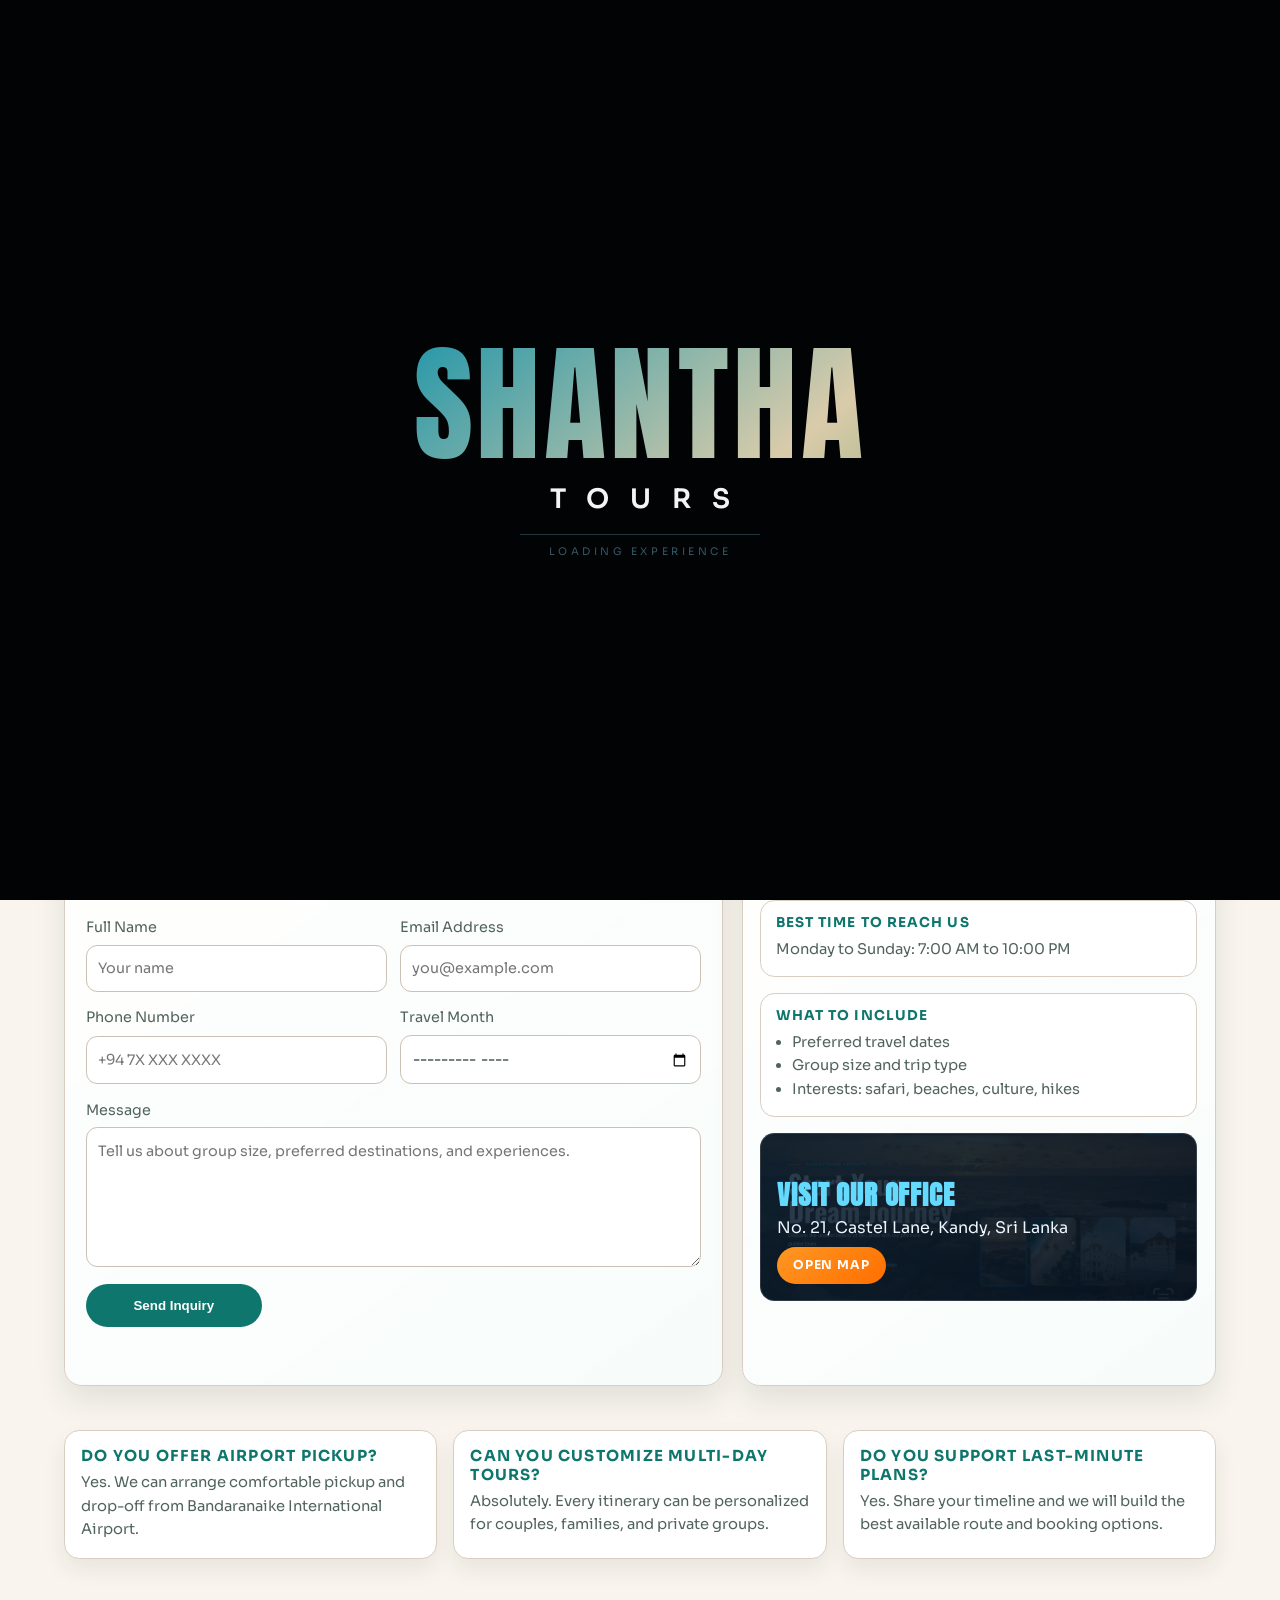
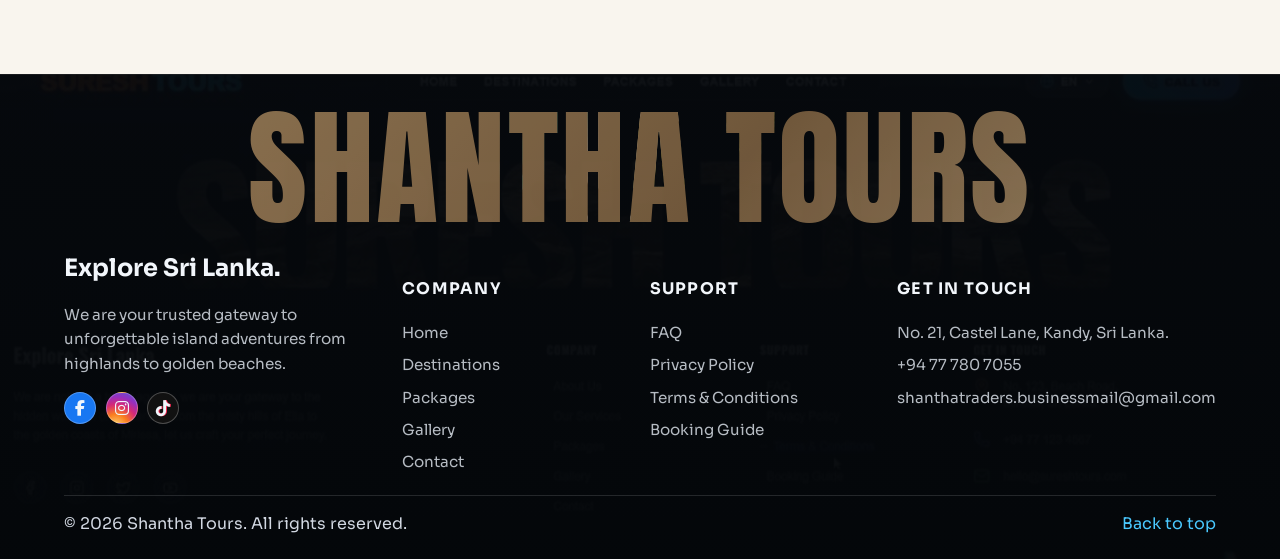
==== contact.html @ c860dbd3 "Refactor code structure for improved readability and maintainability" ====
<!DOCTYPE html>
<html lang="en">
<head>
  <meta charset="UTF-8" />
  <meta name="viewport" content="width=device-width, initial-scale=1.0" />
  <title>Contact Us | Shantha Tours</title>
  <meta name="description" content="Contact Shantha Tours for private tours, customized travel plans, bookings, and travel support across Sri Lanka." />
  <link rel="preconnect" href="https://fonts.googleapis.com" />
  <link rel="preconnect" href="https://fonts.gstatic.com" crossorigin />
  <link href="https://fonts.googleapis.com/css2?family=Anton&family=Sora:wght@300;400;500;600;700&family=Prata&display=swap" rel="stylesheet" />
  <link rel="stylesheet" href="https://cdnjs.cloudflare.com/ajax/libs/font-awesome/6.5.2/css/all.min.css" crossorigin="anonymous" referrerpolicy="no-referrer" />
  <link rel="stylesheet" href="style.css" />
  <style>
    .contact-hero {
      min-height: 68vh;
      position: relative;
      display: grid;
      align-items: end;
      padding: 8rem 5vw 3rem;
      color: #fff;
      background:
        linear-gradient(180deg, rgba(4, 10, 16, 0.16) 0%, rgba(4, 10, 16, 0.82) 100%),
        url("assets/MH4.jpg");
      background-size: cover;
      background-position: center;
      overflow: hidden;
    }

    .contact-hero::before {
      content: "";
      position: absolute;
      inset: 0;
      background:
        radial-gradient(circle at 13% 12%, rgba(255, 151, 35, 0.34), transparent 42%),
        radial-gradient(circle at 88% 18%, rgba(47, 206, 255, 0.3), transparent 45%);
    }

    .contact-hero > * {
      position: relative;
      z-index: 1;
    }

    .contact-kicker {
      color: #5ed3ff;
      text-transform: uppercase;
      letter-spacing: 0.24em;
      font-size: 0.72rem;
      font-weight: 700;
    }

    .contact-hero h1 {
      margin-top: 0.75rem;
      font-family: "Anton", sans-serif;
      text-transform: uppercase;
      line-height: 0.95;
      letter-spacing: 0.02em;
      font-size: clamp(2.8rem, 8vw, 6.2rem);
      max-width: 11ch;
      text-shadow: 0 14px 36px rgba(0, 0, 0, 0.42);
    }

    .contact-hero p {
      margin-top: 0.95rem;
      max-width: 52ch;
      color: rgba(235, 242, 249, 0.92);
    }

    .contact-highlights {
      margin-top: -2.2rem;
      position: relative;
      z-index: 2;
      display: grid;
      grid-template-columns: repeat(3, minmax(0, 1fr));
      gap: 1rem;
      padding: 0 5vw;
    }

    .contact-highlight {
      background: rgba(9, 18, 28, 0.86);
      border: 1px solid rgba(255, 255, 255, 0.12);
      border-radius: 1rem;
      padding: 1rem 1.1rem;
      color: #f0f6fc;
      backdrop-filter: blur(6px);
    }

    .contact-highlight h2 {
      font-family: "Sora", sans-serif;
      font-size: 0.82rem;
      text-transform: uppercase;
      letter-spacing: 0.12em;
      margin-bottom: 0.4rem;
      color: #86dbff;
    }

    .contact-highlight p,
    .contact-highlight a {
      color: rgba(228, 237, 246, 0.95);
      font-size: 0.95rem;
    }

    .contact-wrap {
      padding: 3.4rem 5vw 0;
      display: grid;
      grid-template-columns: 1.25fr 0.9fr;
      gap: 1.2rem;
    }

    .contact-panel,
    .contact-side {
      border-radius: 1.1rem;
      border: 1px solid var(--line);
      background: linear-gradient(145deg, rgba(255, 255, 255, 0.94), rgba(247, 252, 250, 0.96));
      box-shadow: var(--shadow);
    }

    .contact-panel {
      padding: 1.3rem;
    }

    .contact-title {
      display: grid;
      gap: 0.45rem;
      margin-bottom: 1rem;
    }

    .contact-title p {
      color: var(--muted);
      max-width: 52ch;
    }

    .contact-form {
      display: grid;
      gap: 0.9rem;
    }

    .contact-form-grid {
      display: grid;
      grid-template-columns: 1fr 1fr;
      gap: 0.8rem;
    }

    .contact-form label {
      display: grid;
      gap: 0.35rem;
      font-size: 0.9rem;
      color: var(--muted);
    }

    .contact-form button {
      width: fit-content;
      min-width: 11rem;
      margin-top: 0.2rem;
    }

    .contact-side {
      padding: 1.1rem;
      display: grid;
      gap: 1rem;
      align-content: start;
    }

    .mini-card {
      border: 1px solid var(--line);
      border-radius: 0.9rem;
      background: #fff;
      padding: 0.9rem;
    }

    .mini-card h3 {
      font-family: "Sora", sans-serif;
      text-transform: uppercase;
      letter-spacing: 0.08em;
      font-size: 0.85rem;
      margin-bottom: 0.4rem;
      color: #0f766e;
    }

    .mini-card p,
    .mini-card li {
      color: var(--muted);
      font-size: 0.92rem;
    }

    .mini-card ul {
      margin: 0.2rem 0 0;
      padding-left: 1rem;
    }

    .map-callout {
      min-height: 10.5rem;
      border-radius: 0.9rem;
      border: 1px solid rgba(255, 255, 255, 0.14);
      background:
        linear-gradient(135deg, rgba(12, 31, 48, 0.86), rgba(8, 20, 34, 0.92)),
        url("main header.jpeg");
      background-size: cover;
      background-position: center;
      color: #eef5fc;
      padding: 1rem;
      display: grid;
      align-content: end;
      gap: 0.4rem;
    }

    .map-callout h3 {
      font-family: "Anton", sans-serif;
      text-transform: uppercase;
      letter-spacing: 0.03em;
      font-size: 1.7rem;
      line-height: 1;
      color: #65daff;
    }

    .map-callout a {
      display: inline-flex;
      width: fit-content;
      align-items: center;
      justify-content: center;
      padding: 0.55rem 0.95rem;
      border-radius: 999px;
      background: linear-gradient(140deg, #ff9723, #ff6f00);
      color: #fff;
      font-size: 0.76rem;
      font-weight: 700;
      text-transform: uppercase;
      letter-spacing: 0.08em;
    }

    .faq-strip {
      padding: 2.8rem 5vw 0;
      display: grid;
      grid-template-columns: repeat(3, minmax(0, 1fr));
      gap: 1rem;
    }

    .faq-item {
      border-radius: 0.95rem;
      border: 1px solid var(--line);
      background: #fff;
      padding: 1rem;
      box-shadow: 0 10px 22px rgba(23, 35, 31, 0.08);
    }

    .faq-item h3 {
      font-family: "Sora", sans-serif;
      font-size: 0.95rem;
      text-transform: uppercase;
      letter-spacing: 0.08em;
      color: #0f766e;
      margin-bottom: 0.35rem;
    }

    .faq-item p {
      color: var(--muted);
      font-size: 0.92rem;
    }

    @media (max-width: 1024px) {
      .contact-highlights {
        grid-template-columns: 1fr;
      }

      .contact-wrap {
        grid-template-columns: 1fr;
      }

      .faq-strip {
        grid-template-columns: 1fr;
      }
    }

    @media (max-width: 760px) {
      .contact-hero {
        min-height: 62vh;
        padding-top: 7rem;
      }

      .contact-form-grid {
        grid-template-columns: 1fr;
      }

      .contact-panel,
      .contact-side,
      .faq-item {
        border-radius: 0.9rem;
      }
    }
  </style>
</head>
<body class="is-loading">
  <div class="loading-screen" id="loading-screen" role="status" aria-live="polite" aria-label="Loading Shantha Tours">
    <div class="loader-brand" aria-hidden="true">
      <p class="loader-main">SHANTHA</p>
      <p class="loader-sub">TOURS</p>
      <span class="loader-line"></span>
      <p class="loader-meta">LOADING EXPERIENCE</p>
    </div>
  </div>

  <div class="page-bg" aria-hidden="true"></div>

  <header class="site-header" id="top">
    <a class="brand" href="index.html">
      <span class="brand-text">
        <span class="brand-hot">SHANTHA</span>
        <span class="brand-cool">TOURS</span>
      </span>
    </a>

    <button class="menu-toggle" aria-label="Open navigation" aria-expanded="false" aria-controls="main-nav">
      <span></span>
      <span></span>
      <span></span>
    </button>

    <nav class="main-nav" id="main-nav" aria-label="Main navigation">
      <a href="index.html#home">Home</a>
      <a href="destinations.html">Destinations</a>
      <a href="packages.html">Packages</a>
      <a href="index.html#gallery">Gallery</a>
      <a href="contact.html">Contact</a>
    </nav>

    <div class="header-tools">
      <button class="lang-pill" type="button">EN</button>
      <a href="https://wa.me/94777807055" target="_blank" rel="noopener" class="call-pill">CALL US</a>
    </div>
  </header>

  <main>
    <section class="contact-hero section-reveal" aria-label="Contact hero">
      <div>
        <p class="contact-kicker">Plan Your Sri Lanka Escape</p>
        <h1>Contact Us And Start Your Journey</h1>
        <p>Tell us your travel style, dates, and must-see places. We will craft a custom plan with local insight, transparent pricing, and full support.</p>
      </div>
    </section>

    <section class="contact-highlights section-reveal" aria-label="Quick contact details">
      <article class="contact-highlight">
        <h2>Call</h2>
        <p><a href="tel:+94777807055">+94 77 780 7055</a></p>
      </article>
      <article class="contact-highlight">
        <h2>Email</h2>
        <p><a href="mailto:shanthatraders.businessmail@gmail.com">shanthatraders.businessmail@gmail.com</a></p>
      </article>
      <article class="contact-highlight">
        <h2>Office</h2>
        <p>No. 21, Castel Lane, Kandy, Sri Lanka</p>
      </article>
    </section>

    <section class="contact-wrap section-reveal" aria-label="Contact form and support details">
      <article class="contact-panel">
        <div class="contact-title">
          <p class="eyebrow">Custom Tour Inquiry</p>
          <h2>Send Your Travel Request</h2>
          <p>Share your preferences and we will get back to you with a tailored itinerary, suggested stays, and activity options.</p>
        </div>

        <form class="contact-form" data-success-message="Thanks! Your message has been received. Our team will contact you shortly.">
          <div class="contact-form-grid">
            <label>
              Full Name
              <input type="text" name="name" required placeholder="Your name" />
            </label>
            <label>
              Email Address
              <input type="email" name="email" required placeholder="you@example.com" />
            </label>
          </div>

          <div class="contact-form-grid">
            <label>
              Phone Number
              <input type="tel" name="phone" required placeholder="+94 7X XXX XXXX" />
            </label>
            <label>
              Travel Month
              <input type="month" name="month" required />
            </label>
          </div>

          <label>
            Message
            <textarea name="message" rows="5" required placeholder="Tell us about group size, preferred destinations, and experiences."></textarea>
          </label>

          <button class="btn" type="submit">Send Inquiry</button>
          <p class="form-note" role="status" aria-live="polite"></p>
        </form>
      </article>

      <aside class="contact-side" aria-label="Support details">
        <article class="mini-card">
          <h3>Response Time</h3>
          <p>Typically within 2 hours during Sri Lanka business hours. Urgent requests are prioritized.</p>
        </article>

        <article class="mini-card">
          <h3>Best Time To Reach Us</h3>
          <p>Monday to Sunday: 7:00 AM to 10:00 PM</p>
        </article>

        <article class="mini-card">
          <h3>What To Include</h3>
          <ul>
            <li>Preferred travel dates</li>
            <li>Group size and trip type</li>
            <li>Interests: safari, beaches, culture, hikes</li>
          </ul>
        </article>

        <article class="map-callout">
          <h3>Visit Our Office</h3>
          <p>No. 21, Castel Lane, Kandy, Sri Lanka</p>
          <a href="https://maps.google.com" target="_blank" rel="noopener">Open Map</a>
        </article>
      </aside>
    </section>

    <section class="faq-strip section-reveal" aria-label="Common contact questions">
      <article class="faq-item">
        <h3>Do You Offer Airport Pickup?</h3>
        <p>Yes. We can arrange comfortable pickup and drop-off from Bandaranaike International Airport.</p>
      </article>

      <article class="faq-item">
        <h3>Can You Customize Multi-Day Tours?</h3>
        <p>Absolutely. Every itinerary can be personalized for couples, families, and private groups.</p>
      </article>

      <article class="faq-item">
        <h3>Do You Support Last-Minute Plans?</h3>
        <p>Yes. Share your timeline and we will build the best available route and booking options.</p>
      </article>
    </section>
  </main>

  <footer class="site-footer" id="contact">
    <p class="footer-wordmark">SHANTHA TOURS</p>

    <div class="footer-grid">
      <section>
        <h3>Explore Sri Lanka.</h3>
        <p>We are your trusted gateway to unforgettable island adventures from highlands to golden beaches.</p>
        <div class="footer-socials" aria-label="Social links">
          <a href="#" class="social-link social-facebook" aria-label="Facebook"><i class="fa-brands fa-facebook-f" aria-hidden="true"></i></a>
          <a href="#" class="social-link social-instagram" aria-label="Instagram"><i class="fa-brands fa-instagram" aria-hidden="true"></i></a>
          <a href="#" class="social-link social-tiktok" aria-label="TikTok"><i class="fa-brands fa-tiktok" aria-hidden="true"></i></a>
        </div>
      </section>

      <section>
        <h4>Company</h4>
        <a href="index.html#home">Home</a>
        <a href="destinations.html">Destinations</a>
        <a href="packages.html">Packages</a>
        <a href="index.html#gallery">Gallery</a>
        <a href="contact.html">Contact</a>
      </section>

      <section>
        <h4>Support</h4>
        <a href="#">FAQ</a>
        <a href="#">Privacy Policy</a>
        <a href="#">Terms & Conditions</a>
        <a href="#">Booking Guide</a>
      </section>

      <section>
        <h4>Get In Touch</h4>
        <p>No. 21, Castel Lane, Kandy, Sri Lanka.</p>
        <p>+94 77 780 7055</p>
        <p>shanthatraders.businessmail@gmail.com</p>
      </section>
    </div>

    <div class="footer-bottom">
      <p>© <span id="year"></span> Shantha Tours. All rights reserved.</p>
      <a href="#top">Back to top</a>
    </div>
  </footer>

  <script src="script.js"></script>
</body>
</html>
---- style.css ----
:root {
  --bg: #f9f5ee;
  --ink: #1f2f2a;
  --muted: #51635e;
  --primary: #0f766e;
  --accent: #e27d4a;
  --card: #ffffff;
  --line: #d8cdc0;
  --shadow: 0 14px 30px rgba(23, 35, 31, 0.1);
}

* {
  box-sizing: border-box;
}

html {
  scroll-behavior: smooth;
}

body {
  margin: 0;
  font-family: "Sora", sans-serif;
  color: var(--ink);
  background: var(--bg);
  line-height: 1.6;
}

body.is-loading {
  overflow: hidden;
}

.loading-screen {
  position: fixed;
  inset: 0;
  z-index: 9999;
  display: grid;
  place-items: center;
  background: #020304;
  transition: opacity 0.5s ease, visibility 0.5s ease;
}

.loader-brand {
  display: grid;
  justify-items: center;
  gap: 0.5rem;
  text-align: center;
}

.loader-main {
  margin: 0;
  font-family: "Anton", sans-serif;
  text-transform: uppercase;
  line-height: 1;
  font-size: clamp(2.5rem, 10vw, 8rem);
  letter-spacing: 0.03em;
  background-image:
    linear-gradient(140deg, rgba(13, 164, 192, 0.88), rgba(253, 237, 198, 0.86) 48%, rgba(56, 140, 74, 0.9));
  background-size: 200% 200%;
  background-position: 0% 50%;
  background-repeat: no-repeat;
  -webkit-background-clip: text;
  background-clip: text;
  -webkit-text-fill-color: transparent;
  animation: loaderRise 0.9s ease-out both, loaderTextureShift 4s linear infinite;
}

.loader-sub {
  margin: 0;
  margin-top: 0.15rem;
  font-family: "Sora", sans-serif;
  font-size: clamp(0.85rem, 2.1vw, 2rem);
  font-weight: 600;
  letter-spacing: 0.78em;
  margin-right: -0.78em;
  color: #f2f4f6;
  opacity: 0.94;
  animation: loaderRise 1.1s ease-out both;
}

.loader-line {
  width: min(15rem, 56vw);
  height: 1px;
  margin-top: 0.3rem;
  background: rgba(108, 153, 165, 0.35);
  position: relative;
  overflow: hidden;
}

.loader-line::after {
  content: "";
  position: absolute;
  inset: 0;
  transform: translateX(-100%);
  background: linear-gradient(90deg, transparent, #8cc8d8, transparent);
  animation: loaderSweep 1.4s ease-in-out infinite;
}

.loader-meta {
  margin: 0;
  margin-top: 0.05rem;
  font-size: clamp(0.48rem, 0.9vw, 0.65rem);
  letter-spacing: 0.34em;
  color: #477484;
  opacity: 0.75;
}

.loading-screen.is-hidden {
  opacity: 0;
  visibility: hidden;
  pointer-events: none;
}

@keyframes loaderRise {
  from {
    transform: translateY(10px);
    opacity: 0;
  }

  to {
    transform: translateY(0);
    opacity: 1;
  }
}

@keyframes loaderSweep {
  0% {
    transform: translateX(-100%);
  }

  100% {
    transform: translateX(100%);
  }
}

@keyframes loaderTextureShift {
  0% {
    background-position: 0% 50%, center;
  }

  100% {
    background-position: 100% 50%, center;
  }
}

.page-bg {
  position: fixed;
  inset: 0;
  z-index: -2;
  background:
    radial-gradient(circle at 15% 10%, rgba(226, 125, 74, 0.14), transparent 40%),
    radial-gradient(circle at 85% 20%, rgba(15, 118, 110, 0.15), transparent 42%),
    linear-gradient(160deg, #f7f0e5 0%, #f2f8f5 45%, #f7f2eb 100%);
}

h1,
h2,
h3 {
  margin: 0;
  font-family: "Prata", serif;
  line-height: 1.2;
}

p {
  margin: 0;
}

a {
  color: inherit;
  text-decoration: none;
}

.site-header {
  position: absolute;
  top: 0.9rem;
  left: 0;
  right: 0;
  z-index: 20;
  display: flex;
  align-items: center;
  justify-content: space-between;
  gap: 1rem;
  padding: 0 3vw;
  animation: navLiftIn 0.8s cubic-bezier(0.2, 0.8, 0.2, 1) both;
}

.brand {
  display: inline-flex;
  align-items: center;
  gap: 0.55rem;
}

.brand-text {
  font-family: "Anton", sans-serif;
  font-size: clamp(1.2rem, 2.1vw, 2rem);
  letter-spacing: 0.02em;
  line-height: 1;
}

.brand-hot {
  color: #ff8a1f;
}

.brand-cool {
  color: #27b4ff;
  margin-left: 0.2rem;
}

.main-nav {
  position: relative;
  display: flex;
  align-items: center;
  gap: 2rem;
  font-size: 0.9rem;
  background: rgba(14, 19, 24, 0.82);
  border: 1px solid rgba(255, 255, 255, 0.1);
  border-radius: 999px;
  padding: 0.68rem 1.8rem;
  backdrop-filter: blur(8px);
  box-shadow: 0 14px 34px rgba(0, 0, 0, 0.3);
  transform: translateY(0);
  transition: transform 0.35s ease, box-shadow 0.35s ease, border-color 0.35s ease;
  overflow: hidden;
}

.main-nav::before {
  content: "";
  position: absolute;
  inset: -45% auto auto -20%;
  width: 42%;
  height: 180%;
  background: linear-gradient(130deg, rgba(47, 206, 255, 0.3), rgba(47, 206, 255, 0));
  transform: rotate(8deg);
  pointer-events: none;
  opacity: 0.7;
}

.main-nav:hover {
  transform: translateY(-5px);
  box-shadow: 0 20px 44px rgba(0, 0, 0, 0.42);
  border-color: rgba(78, 198, 255, 0.34);
}

.main-nav a {
  position: relative;
  color: rgba(255, 255, 255, 0.9);
  font-weight: 600;
  text-transform: uppercase;
  font-size: 0.78rem;
  letter-spacing: 0.06em;
  transition: transform 0.25s ease, color 0.25s ease, text-shadow 0.25s ease;
}

.main-nav a::after {
  content: "";
  position: absolute;
  left: 0;
  right: 0;
  bottom: -0.42rem;
  height: 2px;
  border-radius: 999px;
  background: linear-gradient(90deg, #2fceff, #ffc36b);
  transform: scaleX(0);
  transform-origin: center;
  opacity: 0;
  transition: transform 0.25s ease, opacity 0.25s ease;
}

.main-nav a:hover {
  color: #4ec6ff;
  transform: translateY(-3px);
  text-shadow: 0 0 14px rgba(78, 198, 255, 0.55);
}

.main-nav a:hover::after {
  transform: scaleX(1);
  opacity: 1;
}

.main-nav a.is-active {
  color: #2fceff;
  transform: translateY(-2px);
  text-shadow: 0 0 12px rgba(47, 206, 255, 0.6);
}

.main-nav a.is-active::after {
  transform: scaleX(1);
  opacity: 1;
}

@keyframes navLiftIn {
  from {
    opacity: 0;
    transform: translateY(26px);
  }

  to {
    opacity: 1;
    transform: translateY(0);
  }
}

@keyframes navMenuLift {
  from {
    opacity: 0;
    transform: translateY(14px) scale(0.98);
  }

  to {
    opacity: 1;
    transform: translateY(0) scale(1);
  }
}

.header-tools {
  display: inline-flex;
  align-items: center;
  gap: 0.65rem;
}

.lang-pill,
.call-pill {
  border: 0;
  border-radius: 999px;
  padding: 0.68rem 1rem;
  font: inherit;
  font-size: 0.84rem;
  font-weight: 700;
  letter-spacing: 0.03em;
}

.lang-pill {
  background: rgba(35, 42, 50, 0.82);
  color: #d6e5ef;
}

.call-pill {
  background: linear-gradient(140deg, #2fceff, #1377ff);
  color: #fff;
}

.menu-toggle {
  display: none;
  border: 0;
  background: transparent;
  padding: 0;
  cursor: pointer;
}

.menu-toggle span {
  display: block;
  width: 1.45rem;
  height: 2px;
  background: #f2f7fb;
  margin: 4px 0;
}

main {
  padding: 0 0 4rem;
}

.hero-showcase {
  min-height: 100vh;
  position: relative;
  display: grid;
  grid-template-columns: 1.15fr 1fr;
  align-items: end;
  gap: 1.5rem;
  padding: 7.5rem 5vw 3.2rem;
  color: #fff;
  background:
    linear-gradient(180deg, rgba(3, 8, 14, 0.08) 0%, rgba(3, 8, 14, 0.76) 100%),
    url("assets/MH4.jpg");
  background-size: cover;
  background-position: center;
  overflow: hidden;
}

.hero-showcase::before {
  content: "";
  position: absolute;
  inset: 0;
  background: radial-gradient(circle at 50% 16%, rgba(246, 189, 105, 0.22), transparent 38%);
}

.hero-content,
.hero-gallery,
.social-rail {
  position: relative;
  z-index: 1;
}

.hero-gallery-wrap {
  position: relative;
  z-index: 1;
  display: flex;
  align-items: end;
  justify-content: end;
  gap: 0.55rem;
}

.hero-gallery-arrow {
  width: 2.2rem;
  height: 2.2rem;
  border-radius: 999px;
  border: 1px solid rgba(255, 255, 255, 0.45);
  background: rgba(7, 18, 30, 0.55);
  color: #f4f8fc;
  font: inherit;
  font-size: 1rem;
  font-weight: 700;
  line-height: 1;
  cursor: pointer;
  display: inline-grid;
  place-items: center;
  transition: transform 0.2s ease, background 0.2s ease;
}

.hero-gallery-arrow:hover {
  transform: translateY(-1px);
  background: rgba(35, 157, 231, 0.7);
}

.hero-kicker {
  color: #44c8ff;
  display: inline-flex;
  align-items: center;
  gap: 0.85rem;
  text-transform: uppercase;
  letter-spacing: 0.22em;
  font-size: 0.74rem;
}

.hero-kicker::before {
  content: "";
  width: 2.9rem;
  height: 2px;
  background: #ff8b22;
}

.eyebrow {
  letter-spacing: 0.16em;
  text-transform: uppercase;
  font-size: 0.75rem;
  color: var(--primary);
  font-weight: 600;
}

.hero-showcase h1 {
  margin-top: 0.75rem;
  font-family: "Anton", sans-serif;
  font-size: clamp(3rem, 8.2vw, 7.2rem);
  letter-spacing: 0.01em;
  line-height: 0.95;
  max-width: 7.2ch;
  text-transform: capitalize;
  text-shadow: 0 10px 30px rgba(0, 0, 0, 0.45);
}

.lead {
  margin-top: 1rem;
  max-width: 38ch;
  color: rgba(243, 246, 250, 0.9);
  font-size: 1.07rem;
}

.hero-actions {
  display: flex;
  gap: 0.8rem;
  flex-wrap: wrap;
  margin-top: 1.7rem;
}

.hero-actions-showcase {
  margin-top: 1.5rem;
}

.btn-hero {
  background: linear-gradient(140deg, #ff9a1f, #ff6e00);
  padding: 0.9rem 1.9rem;
}

.watch-pill {
  display: inline-flex;
  align-items: center;
  gap: 0.65rem;
  background: transparent;
  border: 0;
  color: #f4f8fb;
  font: inherit;
  font-weight: 600;
  cursor: pointer;
}

.watch-icon {
  width: 2.5rem;
  height: 2.5rem;
  border-radius: 50%;
  border: 2px solid rgba(255, 255, 255, 0.7);
  display: inline-grid;
  place-items: center;
  font-size: 0.8rem;
  padding-left: 2px;
}

.hero-gallery {
  display: flex;
  gap: 0.7rem;
  align-items: end;
  justify-content: end;
  padding-bottom: 0.25rem;
}

.hero-tile {
  width: min(10.8vw, 10rem);
  min-width: 4.8rem;
  height: min(27vh, 13rem);
  border-radius: 1rem;
  background-size: cover;
  background-position: center;
  border: 1px solid rgba(255, 255, 255, 0.35);
  box-shadow: 0 10px 25px rgba(0, 0, 0, 0.33);
}

.hero-tile-active {
  border: 2px solid #25c8ff;
  box-shadow: 0 0 0 2px rgba(37, 200, 255, 0.3), 0 14px 30px rgba(0, 0, 0, 0.38);
}

.social-rail {
  position: absolute;
  right: 1.1rem;
  top: 45%;
  transform: translateY(-50%);
  display: grid;
  gap: 0.55rem;
}

.social-rail a {
  width: 2rem;
  height: 2rem;
  border-radius: 999px;
  border: 1px solid rgba(255, 255, 255, 0.4);
  color: #f3f7fa;
  display: grid;
  place-items: center;
  font-size: 0.62rem;
  background: rgba(8, 18, 29, 0.35);
}

.social-link {
  transition: transform 0.2s ease, box-shadow 0.2s ease;
}

.social-link i {
  font-size: 1rem;
}

.social-facebook {
  background: #1877f2;
  border-color: rgba(255, 255, 255, 0.55);
  color: #ffffff;
}

.social-instagram {
  background: radial-gradient(circle at 30% 110%, #feda75 0%, #fa7e1e 30%, #d62976 55%, #962fbf 75%, #4f5bd5 100%);
  border-color: rgba(255, 255, 255, 0.55);
  color: #ffffff;
}

.social-tiktok {
  background: #111111;
  border-color: rgba(255, 255, 255, 0.55);
  color: #25f4ee;
  text-shadow: 1px 0 #fe2c55;
}

.social-link:hover {
  transform: translateY(-2px);
  box-shadow: 0 10px 18px rgba(0, 0, 0, 0.32);
}

.btn {
  display: inline-flex;
  align-items: center;
  justify-content: center;
  border: 1px solid transparent;
  background: var(--primary);
  color: #fff;
  font-weight: 600;
  padding: 0.8rem 1.15rem;
  border-radius: 999px;
  cursor: pointer;
  transition: transform 0.2s ease, box-shadow 0.2s ease;
}

.btn:hover {
  transform: translateY(-1px);
  box-shadow: var(--shadow);
}

.btn-ghost {
  background: transparent;
  color: var(--ink);
  border-color: var(--line);
}

.btn-small {
  padding: 0.5rem 0.9rem;
  font-size: 0.9rem;
}

.hero-card {
  background: var(--card);
  border: 1px solid var(--line);
  border-radius: 1.1rem;
  padding: 1.3rem;
  box-shadow: var(--shadow);
  transform: rotate(-1.5deg);
}

.hero-card h2 {
  font-size: 1.4rem;
}

.hero-card ul {
  margin: 1rem 0;
  padding: 0;
  list-style: none;
}

.hero-card li {
  margin: 0.55rem 0;
  color: var(--muted);
}

.price {
  font-weight: 700;
  color: var(--primary);
}

.services-showcase,
.tours-section,
.activities-section {
  margin-top: 0;
  position: relative;
  color: #f3f7fb;
}

.services-showcase {
  padding-top: 4.5rem;
  padding-bottom: 3.2rem;
  text-align: center;
  background:
    linear-gradient(180deg, rgba(3, 8, 12, 0.2) 0%, rgba(3, 8, 12, 0.86) 60%),
    url("assets/BG2.jpg");
  background-size: cover;
  background-position: center;
  overflow: hidden;
}

.section-kicker {
  margin: 0;
  color: #ff8a22;
  text-transform: uppercase;
  letter-spacing: 0.28em;
  font-size: 0.73rem;
  font-weight: 700;
}

.services-showcase h2,
.tours-section h2,
.activities-section h2 {
  margin-top: 0.55rem;
  font-family: "Anton", sans-serif;
  text-transform: uppercase;
  line-height: 0.95;
  letter-spacing: 0.03em;
  font-size: clamp(2.6rem, 7vw, 5.4rem);
}

.section-copy {
  margin: 1.05rem auto 0;
  max-width: 52rem;
  color: rgba(230, 238, 246, 0.86);
  font-size: 1.05rem;
  line-height: 1.6;
}

.service-strip {
  margin-top: 2rem;
  display: flex;
  gap: 1rem;
  overflow-x: auto;
  padding-bottom: 0.7rem;
  scroll-snap-type: x mandatory;
}

.svc-card {
  flex: 0 0 min(22.5vw, 17rem);
  min-width: 11rem;
  height: 18rem;
  border-radius: 1rem;
  background-size: cover;
  background-position: center;
  border: 1px solid rgba(255, 255, 255, 0.24);
  position: relative;
  overflow: hidden;
  display: flex;
  flex-direction: column;
  justify-content: end;
  align-items: flex-start;
  text-align: left;
  padding: 1.1rem;
  scroll-snap-align: start;
  transition: transform 0.35s ease, box-shadow 0.35s ease, border-color 0.35s ease;
}

.svc-card::before {
  content: "";
  position: absolute;
  inset: 0;
  background: linear-gradient(180deg, rgba(4, 10, 16, 0.06), rgba(4, 10, 16, 0.82));
  transition: background 0.35s ease;
}

.svc-card:hover {
  transform: translateY(-6px) scale(1.01);
  box-shadow: 0 20px 40px rgba(0, 0, 0, 0.3);
  border-color: rgba(82, 207, 255, 0.7);
}

.svc-card:hover::before {
  background: linear-gradient(180deg, rgba(4, 10, 16, 0.03), rgba(4, 10, 16, 0.74));
}

.svc-card h3,
.svc-card p {
  position: relative;
  z-index: 1;
  margin: 0;
  font-family: "Anton", sans-serif;
  text-transform: uppercase;
  letter-spacing: 0.04em;
}

.svc-card p {
  margin-top: 0.3rem;
  font-family: "Sora", sans-serif;
  font-size: 0.83rem;
  text-transform: none;
  letter-spacing: 0;
  color: rgba(233, 240, 248, 0.88);
}

.view-services {
  display: inline-flex;
  align-items: center;
  justify-content: center;
  margin-top: 1.4rem;
  padding: 0.75rem 1.8rem;
  border-radius: 999px;
  border: 1px solid rgba(255, 255, 255, 0.22);
  background: rgba(12, 22, 30, 0.56);
  color: #f3f7fc;
  font-weight: 700;
  text-transform: uppercase;
  letter-spacing: 0.08em;
  font-size: 0.74rem;
}

.services-watermark {
  position: absolute;
  left: 50%;
  bottom: 0.35rem;
  transform: translateX(-50%);
  margin: 0;
  font-family: "Anton", sans-serif;
  text-transform: uppercase;
  font-size: clamp(4rem, 15vw, 15rem);
  line-height: 0.85;
  letter-spacing: 0.03em;
  color: rgba(195, 239, 255, 0.14);
  pointer-events: none;
}

.tours-section {
  padding-top: 4.2rem;
  padding-bottom: 3.4rem;
  text-align: center;
  background:
    radial-gradient(circle at 10% 50%, rgba(14, 146, 186, 0.32), transparent 35%),
    radial-gradient(circle at 95% 50%, rgba(14, 146, 186, 0.22), transparent 35%),
    #060b10;
}

.tour-filter {
  margin: 1.3rem auto 0;
  padding: 0.3rem;
  width: fit-content;
  border-radius: 999px;
  background: rgba(42, 49, 57, 0.75);
  border: 1px solid rgba(255, 255, 255, 0.12);
  display: inline-flex;
  gap: 0.3rem;
}

.tour-filter button {
  border: 0;
  border-radius: 999px;
  padding: 0.7rem 1.3rem;
  background: transparent;
  color: rgba(228, 236, 243, 0.82);
  font: inherit;
  font-size: 0.82rem;
  font-weight: 700;
  cursor: pointer;
}

.tour-filter button.is-active {
  background: linear-gradient(140deg, #ff9723, #ff6f00);
  color: #fff;
}

.tour-grid {
  margin-top: 1.8rem;
  display: grid;
  grid-template-columns: repeat(4, minmax(0, 1fr));
  gap: 1rem;
}

.tour-card {
  min-height: 21rem;
  border-radius: 1rem;
  border: 1px solid rgba(255, 255, 255, 0.16);
  background-size: cover;
  background-position: center;
  position: relative;
  overflow: hidden;
  text-align: left;
  padding: 0.8rem;
  display: flex;
  flex-direction: column;
  justify-content: end;
  transition: transform 0.35s ease, box-shadow 0.35s ease, border-color 0.35s ease;
}

.tour-card::before {
  content: "";
  position: absolute;
  inset: 0;
  background: linear-gradient(180deg, rgba(2, 7, 12, 0.1), rgba(2, 7, 12, 0.86));
  transition: background 0.35s ease;
}

.tour-card:hover {
  transform: translateY(-6px);
  box-shadow: 0 18px 38px rgba(0, 0, 0, 0.34);
  border-color: rgba(82, 207, 255, 0.7);
}

.tour-card:hover::before {
  background: linear-gradient(180deg, rgba(2, 7, 12, 0.05), rgba(2, 7, 12, 0.78));
}

.tour-card:hover .tour-cta {
  background: linear-gradient(140deg, #2fceff, #1377ff);
  border-color: rgba(255, 255, 255, 0.45);
}

.tour-card > * {
  position: relative;
  z-index: 1;
}

.tour-badge {
  position: absolute;
  top: 0.75rem;
  left: 0.75rem;
  background: rgba(22, 28, 34, 0.82);
  color: #e6edf5;
  border: 1px solid rgba(255, 255, 255, 0.26);
  font-size: 0.66rem;
  font-weight: 700;
  text-transform: uppercase;
  letter-spacing: 0.06em;
  padding: 0.35rem 0.5rem;
  border-radius: 999px;
}

.tour-card h3 {
  margin: 0;
  font-family: "Anton", sans-serif;
  text-transform: capitalize;
  letter-spacing: 0.02em;
  font-size: 1.7rem;
}

.tour-card p {
  margin: 0.2rem 0 0;
  color: rgba(231, 239, 247, 0.88);
  font-size: 0.86rem;
}

.tour-cta {
  margin-top: 0.9rem;
  width: 100%;
  display: inline-flex;
  align-items: center;
  justify-content: center;
  padding: 0.7rem 0.9rem;
  border-radius: 999px;
  border: 1px solid rgba(255, 255, 255, 0.2);
  background: rgba(26, 35, 44, 0.64);
  color: #edf3fb;
  text-transform: uppercase;
  font-size: 0.74rem;
  letter-spacing: 0.08em;
  font-weight: 700;
  transition: transform 0.25s ease, box-shadow 0.25s ease, background 0.25s ease;
}

.tour-cta:hover {
  transform: translateY(-1px);
  box-shadow: 0 8px 20px rgba(31, 119, 255, 0.28);
}

.tour-modal {
  position: fixed;
  inset: 0;
  z-index: 112;
  display: grid;
  place-items: center;
  background: rgba(5, 9, 14, 0.62);
  backdrop-filter: blur(10px);
  opacity: 0;
  visibility: hidden;
  pointer-events: none;
  transition: opacity 0.35s ease, visibility 0.35s ease;
}

.tour-modal.is-open {
  opacity: 1;
  visibility: visible;
  pointer-events: auto;
}

.tour-modal-panel {
  width: min(92vw, 47rem);
  border-radius: 1.15rem;
  border: 1px solid rgba(255, 255, 255, 0.12);
  background: #121821;
  box-shadow: 0 28px 60px rgba(4, 8, 14, 0.54);
  overflow: hidden;
  display: grid;
  grid-template-columns: 0.92fr 1.08fr;
  transform: translateY(24px) scale(0.96);
  opacity: 0;
  transition: transform 0.38s cubic-bezier(0.2, 0.8, 0.2, 1), opacity 0.3s ease;
  position: relative;
}

.tour-modal.is-open .tour-modal-panel {
  transform: translateY(0) scale(1);
  opacity: 1;
}

.tour-modal-close {
  position: absolute;
  top: 0.65rem;
  right: 0.65rem;
  width: 1.9rem;
  height: 1.9rem;
  border-radius: 50%;
  border: 1px solid rgba(255, 255, 255, 0.18);
  background: rgba(8, 12, 18, 0.62);
  color: rgba(235, 241, 247, 0.92);
  font: inherit;
  font-size: 1.18rem;
  line-height: 1;
  cursor: pointer;
  z-index: 2;
}

.tour-modal-image {
  min-height: 19rem;
  background-size: cover;
  background-position: center;
  position: relative;
}

.tour-modal-image::before {
  content: "";
  position: absolute;
  inset: 0;
  background: linear-gradient(180deg, rgba(5, 9, 14, 0.05), rgba(5, 9, 14, 0.46));
}

.tour-modal-content {
  padding: 1.45rem 1.2rem 1.1rem;
  color: #eff4f9;
  display: grid;
  align-content: start;
  gap: 0.75rem;
}

.tour-modal-kicker {
  margin: 0;
  font-size: 0.7rem;
  text-transform: uppercase;
  letter-spacing: 0.14em;
  color: #57d7ff;
  font-weight: 700;
}

.tour-modal-content h3 {
  margin: 0;
  font-family: "Anton", sans-serif;
  text-transform: uppercase;
  letter-spacing: 0.02em;
  line-height: 1;
  font-size: clamp(1.8rem, 4.4vw, 2.8rem);
}

.tour-modal-desc {
  margin: 0;
  color: rgba(224, 232, 241, 0.88);
  font-size: 0.95rem;
  line-height: 1.45;
}

.tour-modal-features {
  margin: 0;
  padding: 0;
  list-style: none;
  display: grid;
  grid-template-columns: repeat(2, minmax(0, 1fr));
  gap: 0.45rem 0.8rem;
}

.tour-modal-features li {
  color: rgba(223, 232, 240, 0.92);
  font-size: 0.84rem;
  display: flex;
  align-items: center;
  gap: 0.42rem;
}

.tour-modal-features li::before {
  content: "";
  width: 0.36rem;
  height: 0.36rem;
  border-radius: 50%;
  background: #2bc9ff;
  box-shadow: 0 0 0 3px rgba(43, 201, 255, 0.15);
}

.tour-modal-book {
  margin-top: 0.25rem;
  display: inline-flex;
  align-items: center;
  justify-content: center;
  width: 100%;
  border-radius: 0.65rem;
  border: 0;
  padding: 0.86rem 1rem;
  background: linear-gradient(140deg, #ff9723, #ff6f00);
  color: #fff;
  font-size: 0.84rem;
  font-weight: 700;
  text-transform: uppercase;
  letter-spacing: 0.08em;
}

.tour-modal-book:hover {
  box-shadow: 0 10px 22px rgba(255, 111, 0, 0.3);
}

.activities-section {
  padding-top: 4.2rem;
  padding-bottom: 3.6rem;
  text-align: center;
  background:
    radial-gradient(circle at 10% 50%, rgba(14, 146, 186, 0.32), transparent 35%),
    radial-gradient(circle at 95% 50%, rgba(14, 146, 186, 0.22), transparent 35%),
    #060b10;
}

.activities-section h2 span {
  color: #27b7ff;
}

.activity-strip {
  margin-top: 1.8rem;
  display: flex;
  gap: 1rem;
  overflow-x: auto;
  padding-bottom: 0.7rem;
  scroll-snap-type: x mandatory;
}

.activity-card {
  flex: 0 0 min(23vw, 18rem);
  min-width: 12rem;
  min-height: 23rem;
  border-radius: 1.2rem;
  border: 1px solid rgba(255, 255, 255, 0.2);
  background-size: cover;
  background-position: center;
  position: relative;
  overflow: hidden;
  text-align: left;
  padding: 0.95rem;
  display: flex;
  flex-direction: column;
  justify-content: end;
  scroll-snap-align: start;
  transition: transform 0.35s ease, box-shadow 0.35s ease, border-color 0.35s ease;
}

.activity-card::before {
  content: "";
  position: absolute;
  inset: 0;
  background: linear-gradient(180deg, rgba(4, 11, 18, 0.08), rgba(4, 11, 18, 0.84));
  transition: background 0.35s ease;
}

.activity-card:hover {
  transform: translateY(-6px) scale(1.01);
  box-shadow: 0 20px 40px rgba(0, 0, 0, 0.3);
  border-color: rgba(82, 207, 255, 0.7);
}

.activity-card:hover::before {
  background: linear-gradient(180deg, rgba(4, 11, 18, 0.05), rgba(4, 11, 18, 0.75));
}

.service-strip::-webkit-scrollbar,
.activity-strip::-webkit-scrollbar {
  height: 8px;
}

.service-strip::-webkit-scrollbar-thumb,
.activity-strip::-webkit-scrollbar-thumb {
  background: rgba(93, 124, 144, 0.6);
  border-radius: 999px;
}

@media (min-width: 1200px) {
  .tour-grid {
    grid-template-columns: repeat(4, minmax(0, 1fr));
  }
}

@media (min-width: 991px) and (max-width: 1199px) {
  .tour-grid {
    grid-template-columns: repeat(3, minmax(0, 1fr));
  }

  .tour-card {
    min-height: 19rem;
  }
}

.activity-card > * {
  position: relative;
  z-index: 1;
}

.activity-tag {
  position: absolute;
  top: 0.8rem;
  left: 0.8rem;
  background: rgba(83, 96, 110, 0.72);
  border-radius: 999px;
  padding: 0.33rem 0.62rem;
  font-size: 0.66rem;
  text-transform: uppercase;
  letter-spacing: 0.08em;
  font-weight: 700;
}

.activity-card h3 {
  margin: 0;
  font-family: "Anton", sans-serif;
  text-transform: uppercase;
  color: #ff8b21;
  letter-spacing: 0.03em;
  font-size: 1.65rem;
}

.activity-card p {
  margin: 0.4rem 0 0;
  color: rgba(233, 240, 247, 0.92);
  font-size: 0.9rem;
}

.guest-reviews {
  margin-top: 0;
  padding: 4rem 5vw;
  display: grid;
  grid-template-columns: 1fr 1.2fr;
  gap: 1.4rem;
  align-items: stretch;
  background:
    linear-gradient(180deg, rgba(7, 11, 16, 0.96), rgba(12, 18, 25, 0.98)),
    url("footer.jpeg");
  background-size: cover;
  background-position: center;
}

.guest-media {
  min-height: 32rem;
  border-radius: 1.3rem;
  background-size: cover;
  background-position: center;
  position: relative;
  overflow: hidden;
  box-shadow: var(--shadow);
}

.guest-media::before {
  content: "";
  position: absolute;
  inset: 0;
  background: linear-gradient(180deg, rgba(2, 9, 16, 0.08), rgba(2, 9, 16, 0.5));
}

.guest-media-pill {
  position: absolute;
  left: 1rem;
  bottom: 1rem;
  z-index: 1;
  background: rgba(11, 24, 33, 0.84);
  border: 1px solid rgba(255, 255, 255, 0.18);
  border-radius: 0.7rem;
  padding: 0.65rem 0.85rem;
  display: grid;
  gap: 0.1rem;
}

.guest-media-pill strong {
  color: #f3f7fb;
  font-size: 0.82rem;
}

.guest-media-pill span {
  color: #79d0a3;
  font-size: 0.72rem;
}

.guest-content {
  display: grid;
  align-content: start;
  gap: 0.8rem;
}

.guest-content h2 {
  margin-top: 0.4rem;
  font-family: "Anton", sans-serif;
  text-transform: uppercase;
  line-height: 0.95;
  letter-spacing: 0.03em;
  font-size: clamp(2.5rem, 5vw, 4.8rem);
  color: #f2f6fb;
}

.guest-content h2 span {
  color: #ff8b21;
}

.guest-content .section-copy {
  margin: 0;
  color: rgba(234, 241, 247, 0.82);
  max-width: 47ch;
}

.review-strip {
  margin-top: 0.4rem;
  display: grid;
  grid-template-columns: repeat(3, minmax(14rem, 1fr));
  gap: 0.9rem;
}

.review-card {
  background: #131a22;
  border: 1px solid rgba(255, 255, 255, 0.12);
  border-radius: 1rem;
  padding: 0.95rem;
  color: #f4f7fa;
  min-height: 13.6rem;
  display: grid;
  align-content: start;
  gap: 0.65rem;
  transition: transform 0.28s ease, box-shadow 0.28s ease;
}

.review-card:hover {
  transform: translateY(-4px);
  box-shadow: 0 16px 32px rgba(7, 12, 18, 0.28);
}

.review-head {
  display: flex;
  gap: 0.6rem;
  align-items: center;
}

.review-avatar {
  width: 1.8rem;
  height: 1.8rem;
  border-radius: 50%;
  background: linear-gradient(140deg, #ff9b28, #ff6b00);
  color: #fff;
  font-size: 0.74rem;
  font-weight: 700;
  display: grid;
  place-items: center;
}

.review-head h3 {
  font-family: "Sora", sans-serif;
  font-size: 0.82rem;
  margin: 0;
}

.review-head p {
  margin: 0.15rem 0 0;
  font-size: 0.7rem;
  color: rgba(217, 226, 234, 0.7);
}

.review-stars {
  margin: 0;
  color: #ff9526;
  letter-spacing: 0.1em;
  font-size: 0.8rem;
}

.review-copy {
  margin: 0;
  color: rgba(230, 238, 245, 0.88);
  font-size: 0.83rem;
  line-height: 1.5;
}

.review-action {
  margin-top: 0.2rem;
  width: fit-content;
  padding: 0.72rem 1.3rem;
  border-radius: 999px;
  background: linear-gradient(140deg, #ff9723, #ff6f00);
  color: #fff;
  font-size: 0.78rem;
  font-weight: 700;
  text-transform: uppercase;
  letter-spacing: 0.08em;
  border: 0;
  cursor: pointer;
  transition: transform 0.25s ease, box-shadow 0.25s ease;
}

.review-action:hover {
  transform: translateY(-2px);
  box-shadow: 0 10px 20px rgba(255, 111, 0, 0.32);
}

.review-modal {
  position: fixed;
  inset: 0;
  z-index: 110;
  display: grid;
  place-items: center;
  background: rgba(6, 10, 16, 0.55);
  backdrop-filter: blur(8px);
  opacity: 0;
  visibility: hidden;
  pointer-events: none;
  transition: opacity 0.35s ease, visibility 0.35s ease;
}

.review-modal.is-open {
  opacity: 1;
  visibility: visible;
  pointer-events: auto;
}

.review-modal-panel {
  width: min(92vw, 25rem);
  background: #141a22;
  border: 1px solid rgba(255, 255, 255, 0.1);
  border-radius: 1.1rem;
  padding: 1.1rem;
  color: #f4f8fc;
  position: relative;
  box-shadow: 0 24px 54px rgba(5, 8, 14, 0.5);
  transform: translateY(18px) scale(0.96);
  opacity: 0;
  transition: transform 0.38s cubic-bezier(0.2, 0.8, 0.2, 1), opacity 0.28s ease;
}

.review-modal.is-open .review-modal-panel {
  transform: translateY(0) scale(1);
  opacity: 1;
}

.review-modal-close {
  position: absolute;
  right: 0.7rem;
  top: 0.65rem;
  width: 1.9rem;
  height: 1.9rem;
  border-radius: 50%;
  border: 1px solid rgba(255, 255, 255, 0.18);
  background: rgba(255, 255, 255, 0.04);
  color: rgba(239, 244, 249, 0.9);
  font: inherit;
  font-size: 1.2rem;
  line-height: 1;
  cursor: pointer;
}

.review-modal-panel h3 {
  margin: 0;
  font-family: "Anton", sans-serif;
  text-transform: uppercase;
  letter-spacing: 0.03em;
  font-size: 2rem;
  line-height: 0.95;
}

.review-modal-sub {
  margin: 0.45rem 0 0;
  color: rgba(216, 226, 236, 0.78);
  font-size: 0.86rem;
}

.review-modal-form {
  margin-top: 0.95rem;
  display: grid;
  gap: 0.85rem;
}

.review-modal-form label {
  display: grid;
  gap: 0.35rem;
  font-size: 0.76rem;
  text-transform: uppercase;
  letter-spacing: 0.06em;
  font-weight: 700;
  color: rgba(223, 232, 240, 0.85);
}

.review-modal-form input,
.review-modal-form textarea {
  border: 1px solid rgba(255, 255, 255, 0.12);
  background: #1e2631;
  color: #f2f7fb;
  border-radius: 0.55rem;
  padding: 0.65rem 0.75rem;
}

.review-modal-form input::placeholder,
.review-modal-form textarea::placeholder {
  color: rgba(187, 201, 215, 0.55);
}

.review-modal-form input:focus,
.review-modal-form textarea:focus {
  outline: 2px solid rgba(255, 143, 38, 0.3);
  border-color: rgba(255, 143, 38, 0.7);
}

.review-rating-group p {
  margin: 0;
  font-size: 0.76rem;
  text-transform: uppercase;
  letter-spacing: 0.06em;
  font-weight: 700;
  color: rgba(223, 232, 240, 0.85);
}

.review-stars-input {
  margin-top: 0.35rem;
  display: flex;
  gap: 0.25rem;
}

.review-star {
  border: 0;
  background: transparent;
  color: rgba(126, 139, 150, 0.95);
  font-size: 1.5rem;
  line-height: 1;
  cursor: pointer;
  padding: 0;
  transition: transform 0.2s ease, color 0.2s ease;
}

.review-star.is-active {
  color: #ff8b21;
}

.review-star:hover {
  transform: scale(1.1);
}

.review-submit {
  margin-top: 0.25rem;
  border: 0;
  border-radius: 0.7rem;
  background: linear-gradient(140deg, #ff9723, #ff6f00);
  color: #fff;
  font: inherit;
  font-weight: 700;
  letter-spacing: 0.04em;
  padding: 0.76rem 1rem;
  cursor: pointer;
}

body.is-modal-open {
  overflow: hidden;
}

.captured-moments {
  margin-top: 0;
  padding: 4rem 5vw;
  text-align: center;
  background:
    linear-gradient(180deg, rgba(5, 10, 16, 0.86), rgba(5, 10, 16, 0.86)),
    url("main load.jpeg");
  background-size: cover;
  background-position: center;
  color: #f3f7fb;
}

.captured-head h2 {
  margin-top: 0.55rem;
  font-family: "Anton", sans-serif;
  text-transform: uppercase;
  line-height: 0.95;
  letter-spacing: 0.03em;
  font-size: clamp(2.6rem, 7vw, 5.4rem);
  color: #ff8b21;
}

.captured-head .section-copy {
  color: rgba(224, 235, 245, 0.86);
}

.moments-grid {
  margin-top: 2rem;
  display: grid;
  grid-template-columns: repeat(4, minmax(0, 1fr));
  gap: 1rem;
}

.moment-card {
  min-height: 19rem;
  border-radius: 0.9rem;
  border: 1px solid rgba(255, 255, 255, 0.16);
  background-size: cover;
  background-position: center;
  box-shadow: 0 14px 30px rgba(0, 0, 0, 0.3);
  transition: transform 0.3s ease, box-shadow 0.3s ease;
}

.moment-card:hover {
  transform: translateY(-6px);
  box-shadow: 0 22px 42px rgba(0, 0, 0, 0.38);
}

.stats,
.destinations,
.experiences,
.packages,
.testimonials,
.book {
  margin-top: 4.7rem;
}

.stats {
  display: grid;
  grid-template-columns: repeat(4, minmax(0, 1fr));
  gap: 0.9rem;
}

.stats article {
  background: var(--card);
  border: 1px solid var(--line);
  border-radius: 0.9rem;
  padding: 1rem;
  text-align: center;
}

.stats h3 {
  font-size: 1.55rem;
  color: var(--primary);
}

.section-head {
  display: flex;
  align-items: end;
  justify-content: space-between;
  gap: 1rem;
  margin-bottom: 1.4rem;
}

.section-head h2 {
  font-size: clamp(1.5rem, 2.6vw, 2.4rem);
  max-width: 20ch;
}

.destination-grid {
  display: grid;
  grid-template-columns: repeat(4, minmax(0, 1fr));
  gap: 0.9rem;
}

.card {
  min-height: 16rem;
  border-radius: 1rem;
  color: #fff;
  padding: 1.2rem;
  display: flex;
  flex-direction: column;
  justify-content: end;
  border: 1px solid rgba(255, 255, 255, 0.4);
  background-size: cover;
  background-position: center;
  position: relative;
  overflow: hidden;
}

.card::before {
  content: "";
  position: absolute;
  inset: 0;
  background: linear-gradient(180deg, rgba(9, 16, 14, 0.15) 10%, rgba(9, 16, 14, 0.65) 100%);
}

.card h3,
.card p {
  position: relative;
  z-index: 1;
}

.card-1 { background-image: linear-gradient(140deg, #56a392, #1f5f56); }
.card-2 { background-image: linear-gradient(140deg, #f09e63, #af562b); }
.card-3 { background-image: linear-gradient(140deg, #5f8eb2, #275779); }
.card-4 { background-image: linear-gradient(140deg, #769f69, #365638); }

.timeline {
  display: grid;
  grid-template-columns: repeat(3, minmax(0, 1fr));
  gap: 1rem;
}

.timeline article {
  padding: 1.2rem;
  border-radius: 0.95rem;
  background: #fff;
  border: 1px solid var(--line);
}

.timeline span {
  display: inline-block;
  margin-bottom: 0.55rem;
  color: var(--accent);
  font-weight: 700;
}

.package-grid {
  display: grid;
  grid-template-columns: repeat(3, minmax(0, 1fr));
  gap: 1rem;
}

.package-grid article {
  background: #fff;
  border-radius: 0.95rem;
  border: 1px solid var(--line);
  padding: 1.2rem;
}

.package-grid p {
  margin: 0.7rem 0;
  color: var(--muted);
}

.testimonials {
  display: grid;
  grid-template-columns: repeat(2, minmax(0, 1fr));
  gap: 1rem;
}

.testimonials blockquote {
  margin: 0;
  background: #fff;
  border: 1px solid var(--line);
  border-radius: 1rem;
  padding: 1.4rem;
  color: #32403d;
}

.testimonials cite {
  display: block;
  margin-top: 0.9rem;
  color: var(--muted);
  font-style: normal;
}

.book {
  display: grid;
  grid-template-columns: 1fr 1fr;
  gap: 1.2rem;
  align-items: start;
  padding: 1.4rem;
  border-radius: 1rem;
  border: 1px solid var(--line);
  background: linear-gradient(140deg, #fffcf8, #f3f9f6);
}

.booking-form {
  display: grid;
  gap: 0.8rem;
}

.booking-form label {
  display: grid;
  gap: 0.35rem;
  font-size: 0.9rem;
  color: var(--muted);
}

input,
textarea {
  border: 1px solid #cbc0b4;
  border-radius: 0.7rem;
  padding: 0.7rem;
  font: inherit;
  color: var(--ink);
  background: #fff;
}

input:focus,
textarea:focus {
  outline: 2px solid rgba(15, 118, 110, 0.2);
  border-color: var(--primary);
}

.form-note {
  min-height: 1.4rem;
  color: var(--primary);
  font-size: 0.9rem;
}

main > section:not(.hero-showcase) {
  padding-left: 5vw;
  padding-right: 5vw;
}

.site-footer {
  margin-top: 3.2rem;
  padding: 2.2rem 5vw 1.4rem;
  color: #d2d8e2;
  background:
    linear-gradient(180deg, rgba(6, 9, 13, 0.96), rgba(4, 7, 10, 0.98)),
    url("footer.jpeg");
  background-size: cover;
  background-position: center;
  border-top: 1px solid rgba(255, 255, 255, 0.08);
}

.footer-wordmark {
  margin: 0;
  text-align: center;
  font-family: "Anton", sans-serif;
  text-transform: uppercase;
  font-size: clamp(2.6rem, 10vw, 8rem);
  letter-spacing: 0.02em;
  line-height: 0.9;
  background-image: linear-gradient(130deg, #cba878, #8e6e49 55%, #d3ba92), url("main load.jpeg");
  background-size: 160% 160%, cover;
  background-position: center;
  -webkit-background-clip: text;
  background-clip: text;
  -webkit-text-fill-color: transparent;
  opacity: 0.78;
}

.footer-grid {
  margin-top: 1.8rem;
  display: grid;
  grid-template-columns: 1.4fr 1fr 1fr 1.2fr;
  gap: 1.3rem;
}

.footer-grid h3,
.footer-grid h4 {
  font-family: "Sora", sans-serif;
  text-transform: uppercase;
  letter-spacing: 0.08em;
  color: #f2f6fb;
  margin-bottom: 0.75rem;
}

.footer-grid h3 {
  font-size: 1.5rem;
  letter-spacing: 0;
  text-transform: none;
}

.footer-grid section {
  display: grid;
  align-content: start;
  gap: 0.5rem;
}

.footer-grid p,
.footer-grid a {
  color: rgba(214, 220, 228, 0.85);
  font-size: 0.95rem;
}

.footer-grid a:hover {
  color: #50c9ff;
}

.footer-socials {
  margin-top: 0.5rem;
  display: flex;
  gap: 0.6rem;
}

.footer-socials a {
  width: 2rem;
  height: 2rem;
  border-radius: 50%;
  border: 1px solid rgba(255, 255, 255, 0.25);
  display: grid;
  place-items: center;
  font-size: 0.65rem;
  color: #f0f6fc;
}

.footer-socials a i {
  font-size: 1rem;
}

.footer-bottom {
  margin-top: 1.3rem;
  border-top: 1px solid rgba(255, 255, 255, 0.13);
  padding-top: 0.9rem;
  display: flex;
  justify-content: space-between;
  align-items: center;
  gap: 0.8rem;
}

.footer-bottom a {
  color: #4ac9ff;
}

.section-reveal {
  opacity: 0;
  transform: translateY(18px);
  transition: opacity 0.55s ease, transform 0.55s ease;
}

.section-reveal.is-visible {
  opacity: 1;
  transform: translateY(0);
}

@media (max-width: 990px) {
  .site-header {
    top: 0.65rem;
    padding: 0 4vw;
  }

  .main-nav {
    gap: 1rem;
    padding: 0.55rem 1rem;
  }

  .hero-showcase {
    grid-template-columns: 1fr;
    gap: 1.2rem;
    align-items: end;
    padding-top: 7rem;
  }

  .hero-gallery {
    justify-content: flex-start;
  }

  .hero-gallery-wrap {
    justify-content: flex-start;
  }

  .hero-tile {
    width: min(20vw, 8.5rem);
  }

  .social-rail {
    display: none;
  }

  .footer-grid {
    grid-template-columns: 1fr 1fr;
  }

  .svc-card {
    flex-basis: 14rem;
    height: 16rem;
  }

  .tour-grid {
    grid-template-columns: repeat(2, minmax(0, 1fr));
  }

  .activity-card {
    flex-basis: 15rem;
    min-height: 20rem;
  }

  .guest-reviews {
    grid-template-columns: 1fr;
    gap: 1.1rem;
  }

  .guest-media {
    min-height: 22rem;
  }

  .review-strip {
    grid-template-columns: repeat(2, minmax(0, 1fr));
  }

  .moments-grid {
    grid-template-columns: repeat(2, minmax(0, 1fr));
  }

  .stats,
  .destination-grid,
  .timeline,
  .package-grid,
  .testimonials,
  .book {
    grid-template-columns: 1fr 1fr;
  }
}

@media (max-width: 760px) {
  .loader-main {
    letter-spacing: 0.02em;
  }

  .loader-sub {
    letter-spacing: 0.42em;
    margin-right: -0.42em;
  }

  .loader-meta {
    letter-spacing: 0.24em;
  }

  .site-header {
    display: grid;
    grid-template-columns: 1fr auto auto;
    align-items: center;
    gap: 0.5rem;
  }

  .brand-text {
    font-size: 1.08rem;
  }

  .header-tools {
    display: none;
  }

  .menu-toggle {
    display: inline-block;
    justify-self: end;
    z-index: 22;
  }

  .main-nav {
    position: absolute;
    right: 3.8vw;
    top: calc(100% + 0.5rem);
    width: min(20rem, 90vw);
    background: rgba(8, 13, 19, 0.96);
    border: 1px solid rgba(255, 255, 255, 0.15);
    border-radius: 0.8rem;
    box-shadow: var(--shadow);
    padding: 0.8rem;
    display: none;
    flex-direction: column;
    align-items: flex-start;
  }

  .main-nav.open {
    display: flex;
    animation: navMenuLift 0.32s ease-out both;
  }

  .hero-showcase {
    min-height: 90vh;
    padding-top: 6.6rem;
  }

  .hero-showcase h1 {
    font-size: clamp(2.5rem, 14vw, 4.2rem);
  }

  .lead {
    font-size: 0.96rem;
  }

  .hero-gallery {
    width: 100%;
    overflow-x: auto;
    overflow-y: hidden;
    -webkit-overflow-scrolling: touch;
    scroll-snap-type: x mandatory;
    padding-bottom: 0.6rem;
  }

  .hero-gallery-wrap {
    align-items: center;
  }

  .hero-tile {
    flex: 0 0 5.8rem;
    height: 8.5rem;
    scroll-snap-align: start;
  }

  .services-showcase,
  .tours-section,
  .activities-section {
    padding-top: 3.2rem;
    padding-bottom: 2.5rem;
  }

  .section-copy {
    font-size: 0.93rem;
  }

  .services-watermark {
    font-size: clamp(3rem, 20vw, 6.5rem);
  }

  .tour-filter {
    width: 100%;
    justify-content: center;
  }

  .tour-filter button {
    padding: 0.62rem 0.8rem;
    font-size: 0.72rem;
  }

  .tour-grid {
    grid-template-columns: 1fr;
  }

  .tour-card {
    min-height: 18rem;
  }

  .tour-modal-panel {
    width: min(93vw, 24rem);
    grid-template-columns: 1fr;
  }

  .tour-modal-image {
    min-height: 11rem;
  }

  .tour-modal-content {
    padding: 1rem;
  }

  .tour-modal-features {
    grid-template-columns: 1fr;
  }

  .svc-card,
  .activity-card {
    flex-basis: 13.4rem;
  }

  .service-strip,
  .activity-strip {
    gap: 0.8rem;
    overflow-x: auto;
    overflow-y: hidden;
    -webkit-overflow-scrolling: touch;
    scroll-snap-type: x mandatory;
    padding-bottom: 0.75rem;
  }

  .svc-card {
    min-width: 12.2rem;
    height: 15.2rem;
  }

  .activity-card {
    min-width: 12.8rem;
    min-height: 18.8rem;
  }

  .guest-reviews,
  .captured-moments {
    padding-top: 3.2rem;
    padding-bottom: 2.6rem;
  }

  .guest-media {
    min-height: 17rem;
  }

  .guest-content h2 {
    font-size: clamp(2.1rem, 12vw, 3.4rem);
  }

  .review-strip {
    grid-template-columns: 1fr;
  }

  .review-card {
    min-height: auto;
  }

  .moments-grid {
    grid-template-columns: 1fr;
  }

  .moment-card {
    min-height: 15rem;
  }

  .review-modal-panel {
    width: min(93vw, 23rem);
    padding: 1rem;
  }

  .review-modal-panel h3 {
    font-size: 1.7rem;
  }

  .stats,
  .destination-grid,
  .timeline,
  .package-grid,
  .testimonials,
  .book {
    grid-template-columns: 1fr;
  }

  .footer-grid {
    grid-template-columns: 1fr;
  }

  .footer-bottom {
    flex-direction: column;
    align-items: flex-start;
  }
}

@media (prefers-reduced-motion: reduce) {
  .site-header,
  .main-nav,
  .main-nav.open,
  .main-nav a,
  .main-nav a::after,
  .svc-card,
  .svc-card::before,
  .tour-card,
  .tour-card::before,
  .tour-cta,
  .activity-card,
  .activity-card::before {
    transition: none;
    animation: none;
  }
}
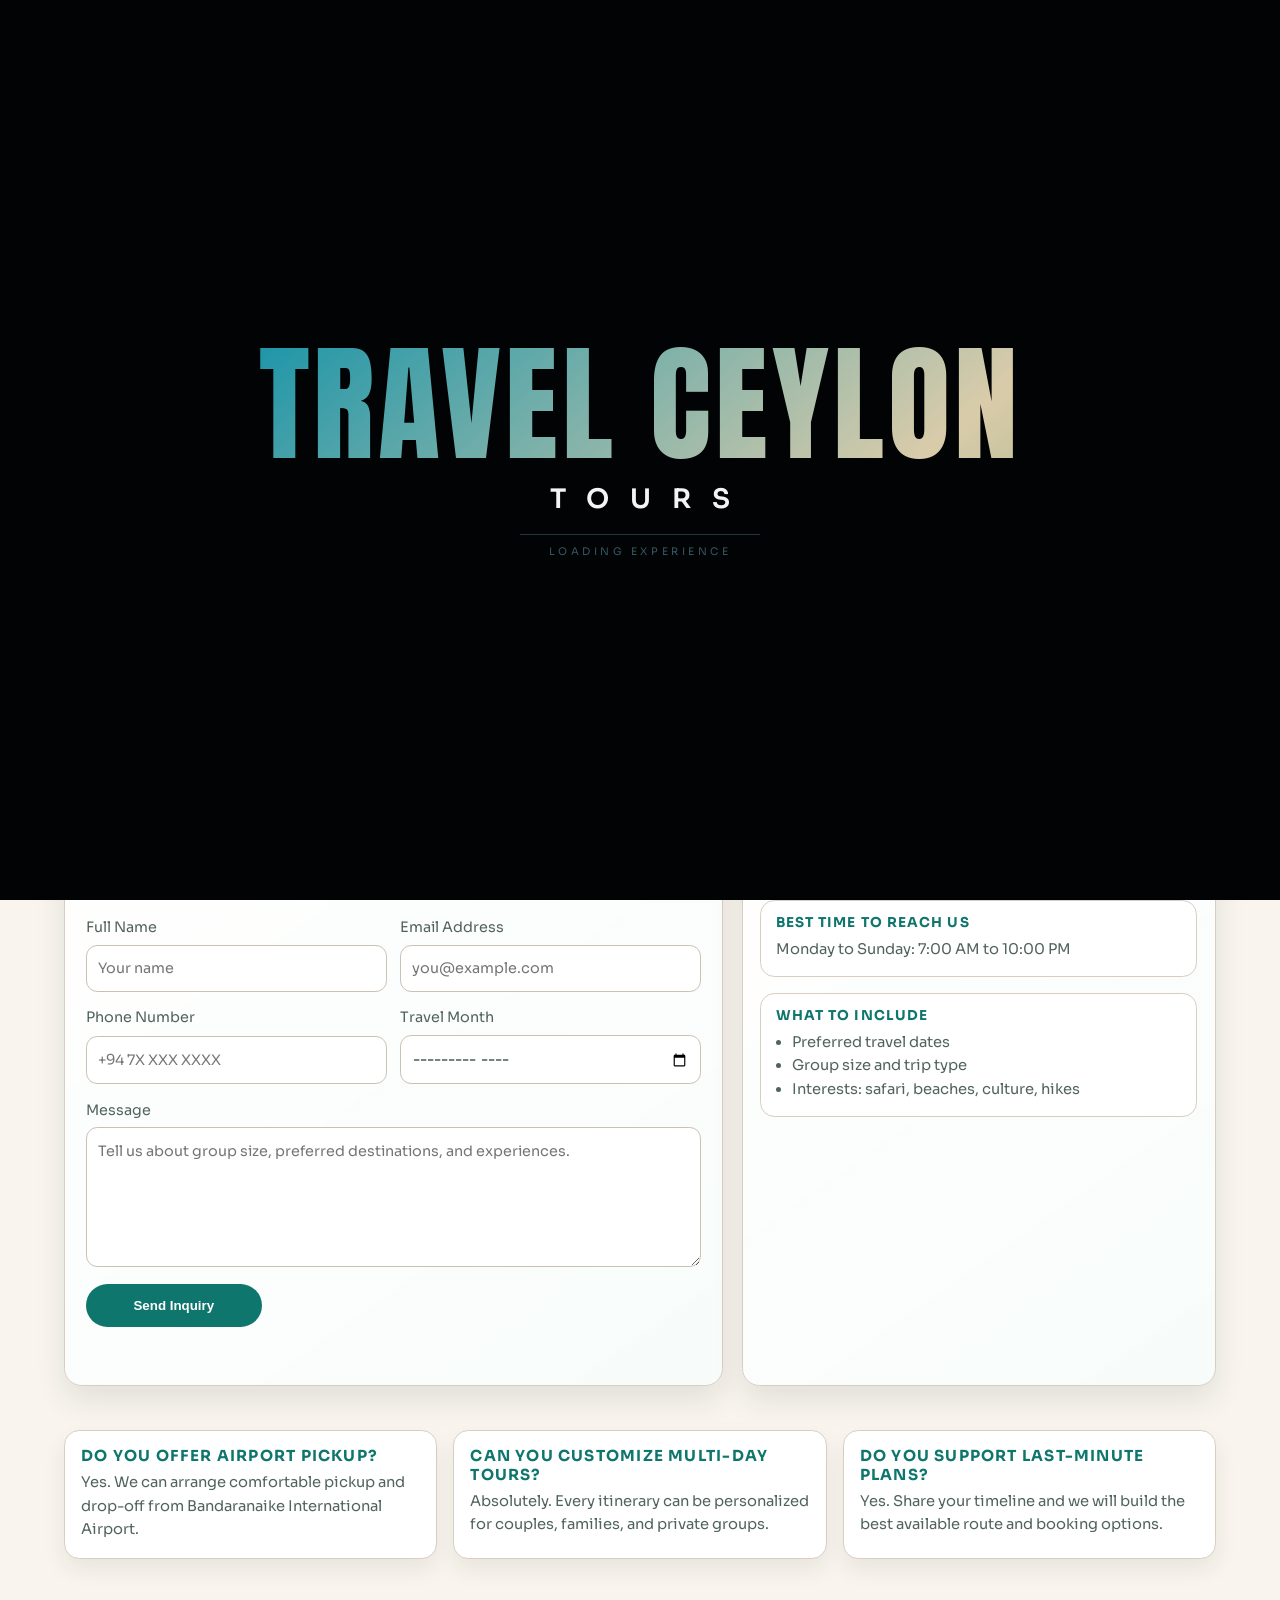
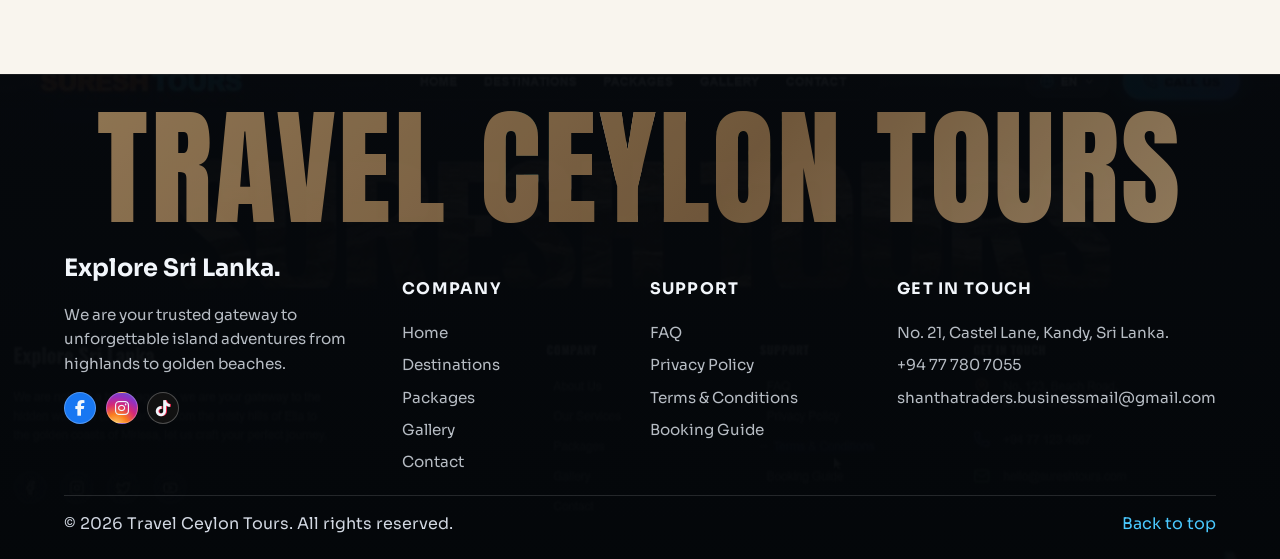
==== commit 5f8146fb: "Frontend updates" ====
--- a/contact.html
+++ b/contact.html
@@ -3,8 +3,8 @@
 <head>
   <meta charset="UTF-8" />
   <meta name="viewport" content="width=device-width, initial-scale=1.0" />
-  <title>Contact Us | Shantha Tours</title>
-  <meta name="description" content="Contact Shantha Tours for private tours, customized travel plans, bookings, and travel support across Sri Lanka." />
+  <title>Contact Us | Travel Ceylon Tours</title>
+  <meta name="description" content="Contact Travel Ceylon Tours for private tours, customized travel plans, bookings, and travel support across Sri Lanka." />
   <link rel="preconnect" href="https://fonts.googleapis.com" />
   <link rel="preconnect" href="https://fonts.gstatic.com" crossorigin />
   <link href="https://fonts.googleapis.com/css2?family=Anton&family=Sora:wght@300;400;500;600;700&family=Prata&display=swap" rel="stylesheet" />
@@ -289,9 +289,9 @@
   </style>
 </head>
 <body class="is-loading">
-  <div class="loading-screen" id="loading-screen" role="status" aria-live="polite" aria-label="Loading Shantha Tours">
+  <div class="loading-screen" id="loading-screen" role="status" aria-live="polite" aria-label="Loading Travel Ceylon Tours">
     <div class="loader-brand" aria-hidden="true">
-      <p class="loader-main">SHANTHA</p>
+      <p class="loader-main">Travel Ceylon</p>
       <p class="loader-sub">TOURS</p>
       <span class="loader-line"></span>
       <p class="loader-meta">LOADING EXPERIENCE</p>
@@ -303,7 +303,7 @@
   <header class="site-header" id="top">
     <a class="brand" href="index.html">
       <span class="brand-text">
-        <span class="brand-hot">SHANTHA</span>
+        <span class="brand-hot">Travel Ceylon</span>
         <span class="brand-cool">TOURS</span>
       </span>
     </a>
@@ -324,7 +324,7 @@
 
     <div class="header-tools">
       <button class="lang-pill" type="button">EN</button>
-      <a href="https://wa.me/94777807055" target="_blank" rel="noopener" class="call-pill">CALL US</a>
+      <a href="https://wa.me/94766694794" target="_blank" rel="noopener" class="call-pill">CALL US</a>
     </div>
   </header>
 
@@ -340,15 +340,15 @@
     <section class="contact-highlights section-reveal" aria-label="Quick contact details">
       <article class="contact-highlight">
         <h2>Call</h2>
-        <p><a href="tel:+94777807055">+94 77 780 7055</a></p>
+        <p><a href="tel:+94766694794">+94 76 669 4794</a></p>
       </article>
       <article class="contact-highlight">
         <h2>Email</h2>
-        <p><a href="mailto:shanthatraders.businessmail@gmail.com">shanthatraders.businessmail@gmail.com</a></p>
+        <p>&nbsp;</p>
       </article>
       <article class="contact-highlight">
         <h2>Office</h2>
-        <p>No. 21, Castel Lane, Kandy, Sri Lanka</p>
+        <p>Kandy, Sri Lanka</p>
       </article>
     </section>
 
@@ -413,11 +413,6 @@
           </ul>
         </article>
 
-        <article class="map-callout">
-          <h3>Visit Our Office</h3>
-          <p>No. 21, Castel Lane, Kandy, Sri Lanka</p>
-          <a href="https://maps.google.com" target="_blank" rel="noopener">Open Map</a>
-        </article>
       </aside>
     </section>
 
@@ -440,7 +435,7 @@
   </main>
 
   <footer class="site-footer" id="contact">
-    <p class="footer-wordmark">SHANTHA TOURS</p>
+    <p class="footer-wordmark">Travel Ceylon Tours</p>
 
     <div class="footer-grid">
       <section>
@@ -479,7 +474,7 @@
     </div>
 
     <div class="footer-bottom">
-      <p>© <span id="year"></span> Shantha Tours. All rights reserved.</p>
+      <p>© <span id="year"></span> Travel Ceylon Tours. All rights reserved.</p>
       <a href="#top">Back to top</a>
     </div>
   </footer>
@@ -487,3 +482,5 @@
   <script src="script.js"></script>
 </body>
 </html>
+
+
--- a/style.css
+++ b/style.css
@@ -220,6 +220,8 @@
   transform: translateY(0);
   transition: transform 0.35s ease, box-shadow 0.35s ease, border-color 0.35s ease;
   overflow: hidden;
+  transform-origin: top center;
+  animation: navDropIn 0.85s cubic-bezier(0.2, 0.8, 0.2, 1) both;
 }
 
 .main-nav::before {
@@ -299,6 +301,18 @@
   }
 }
 
+@keyframes navDropIn {
+  from {
+    opacity: 0;
+    transform: translateY(-20px) scale(0.98);
+  }
+
+  to {
+    opacity: 1;
+    transform: translateY(0) scale(1);
+  }
+}
+
 @keyframes navMenuLift {
   from {
     opacity: 0;
@@ -308,6 +322,48 @@
   to {
     opacity: 1;
     transform: translateY(0) scale(1);
+  }
+}
+
+@keyframes navLinkRise {
+  from {
+    opacity: 0;
+    transform: translateY(-8px);
+  }
+
+  to {
+    opacity: 1;
+    transform: translateY(0);
+  }
+}
+
+@media (min-width: 761px) {
+  body.nav-load-ready .main-nav {
+    animation: navDropIn 0.55s cubic-bezier(0.2, 0.8, 0.2, 1) both;
+  }
+
+  body.nav-load-ready .main-nav a {
+    animation: navLinkRise 0.38s cubic-bezier(0.2, 0.8, 0.2, 1) both;
+  }
+
+  body.nav-load-ready .main-nav a:nth-child(1) {
+    animation-delay: 0.08s;
+  }
+
+  body.nav-load-ready .main-nav a:nth-child(2) {
+    animation-delay: 0.14s;
+  }
+
+  body.nav-load-ready .main-nav a:nth-child(3) {
+    animation-delay: 0.2s;
+  }
+
+  body.nav-load-ready .main-nav a:nth-child(4) {
+    animation-delay: 0.26s;
+  }
+
+  body.nav-load-ready .main-nav a:nth-child(5) {
+    animation-delay: 0.32s;
   }
 }
 
@@ -361,41 +417,59 @@
 .hero-showcase {
   min-height: 100vh;
   position: relative;
+  isolation: isolate;
   display: grid;
   grid-template-columns: 1.15fr 1fr;
   align-items: end;
   gap: 1.5rem;
   padding: 7.5rem 5vw 3.2rem;
   color: #fff;
-  background:
-    linear-gradient(180deg, rgba(3, 8, 14, 0.08) 0%, rgba(3, 8, 14, 0.76) 100%),
-    url("assets/MH4.jpg");
+  background: linear-gradient(180deg, rgba(3, 8, 14, 0.08) 0%, rgba(3, 8, 14, 0.76) 100%);
   background-size: cover;
   background-position: center;
   overflow: hidden;
+  --hero-image: url("assets/MH4.jpg");
 }
 
 .hero-showcase::before {
   content: "";
   position: absolute;
   inset: 0;
-  background: radial-gradient(circle at 50% 16%, rgba(246, 189, 105, 0.22), transparent 38%);
-}
-
-.hero-content,
-.hero-gallery,
-.social-rail {
-  position: relative;
-  z-index: 1;
+  animation: heroRise 0.85s cubic-bezier(0.2, 0.8, 0.2, 1) forwards;
+  background-image: var(--hero-image);
+  background-size: cover;
+  background-position: center;
+  background-repeat: no-repeat;
+  z-index: -1;
+}
+
+.hero-content .hero-kicker {
+  animation-delay: 0.05s;
+}
+
+.hero-content h1 {
+  animation-delay: 0.16s;
+}
+
+.hero-content .lead {
+  animation-delay: 0.28s;
+}
+
+.hero-content .hero-actions-showcase {
+  animation-delay: 0.4s;
 }
 
 .hero-gallery-wrap {
   position: relative;
-  z-index: 1;
+  z-index: 2;
   display: flex;
   align-items: end;
   justify-content: end;
   gap: 0.55rem;
+  opacity: 0;
+  transform: translateY(18px);
+  animation: heroRise 0.85s cubic-bezier(0.2, 0.8, 0.2, 1) forwards;
+  animation-delay: 0.34s;
 }
 
 .hero-gallery-arrow {
@@ -410,7 +484,7 @@
   font-weight: 700;
   line-height: 1;
   cursor: pointer;
-  display: inline-grid;
+  z-index: 2;
   place-items: center;
   transition: transform 0.2s ease, background 0.2s ease;
 }
@@ -524,6 +598,28 @@
 .hero-tile-active {
   border: 2px solid #25c8ff;
   box-shadow: 0 0 0 2px rgba(37, 200, 255, 0.3), 0 14px 30px rgba(0, 0, 0, 0.38);
+}
+
+@keyframes heroZoom {
+  from {
+    transform: scale(1);
+  }
+
+  to {
+    transform: scale(1.08);
+  }
+}
+
+@keyframes heroRise {
+  from {
+    opacity: 0;
+    transform: translateY(18px);
+  }
+
+  to {
+    opacity: 1;
+    transform: translateY(0);
+  }
 }
 
 .social-rail {
@@ -693,6 +789,148 @@
   overflow-x: auto;
   padding-bottom: 0.7rem;
   scroll-snap-type: x mandatory;
+}
+
+@keyframes svcFloat {
+  from { transform: translateX(-6px); }
+  to   { transform: translateX(6px); }
+}
+
+@media (min-width: 761px) {
+  .svc-card {
+    will-change: transform;
+    animation: svcFloat 4s ease-in-out infinite alternate;
+  }
+
+  .service-strip:hover .svc-card {
+    animation-play-state: paused;
+  }
+}
+
+/* Continuous marquee for service strip (desktop only) */
+@keyframes marquee {
+  from { transform: translateX(0); }
+  to   { transform: translateX(-50%); }
+}
+
+.service-strip {
+  position: relative;
+  overflow: hidden;
+}
+
+.service-track {
+  display: flex;
+  gap: 1rem;
+  align-items: stretch;
+  white-space: nowrap;
+}
+
+@media (min-width: 761px) {
+  .service-track.is-animating {
+    animation-name: marquee;
+    animation-timing-function: linear;
+    animation-iteration-count: infinite;
+    animation-play-state: running;
+  }
+
+  .service-strip:hover .service-track.is-animating {
+    animation-play-state: paused;
+  }
+}
+
+@media (prefers-reduced-motion: reduce) {
+  .service-track.is-animating { animation: none !important; }
+}
+
+.dest-search {
+  margin-top: 1.25rem;
+  display: flex;
+  justify-content: flex-start;
+}
+
+.destination-search-input {
+  width: min(38rem, 100%);
+  max-width: 100%;
+  padding: 0.65rem 0.9rem;
+  border-radius: 999px;
+  border: 1px solid rgba(255,255,255,0.12);
+  background: rgba(255,255,255,0.03);
+  color: #f3f7fa;
+  font: inherit;
+  outline: none;
+  transition: box-shadow 0.18s ease, border-color 0.18s ease;
+}
+
+.destination-search-input::placeholder {
+  color: rgba(243,246,250,0.6);
+}
+
+/* Header search styling for destinations page */
+.page-destinations .header-tools {
+  display: flex;
+  flex-direction: column;
+  align-items: flex-end;
+  gap: 0.45rem;
+}
+
+.page-destinations .header-search {
+  display: flex;
+  align-items: center;
+}
+
+.page-destinations .header-search .destination-search-input {
+  width: 20rem;
+  max-width: 38vw;
+  padding: 0.55rem 0.9rem;
+  border-radius: 999px;
+  border: 1px solid rgba(19,119,255,0.22);
+  background: rgba(255,255,255,0.96);
+  color: #0b1114;
+  font: inherit;
+  outline: none;
+  transition: box-shadow 0.18s ease, border-color 0.18s ease, transform 0.12s ease;
+}
+
+.page-destinations .search-input-wrap {
+  position: relative;
+  display: inline-flex;
+  align-items: center;
+}
+
+.page-destinations .search-icon {
+  position: absolute;
+  left: 0.6rem;
+  top: 50%;
+  transform: translateY(-50%);
+  color: rgba(11,17,20,0.5);
+  font-size: 0.95rem;
+  pointer-events: none;
+}
+
+.page-destinations .header-search .destination-search-input {
+  padding-left: 2.4rem;
+}
+
+.page-destinations .header-search .destination-search-input::placeholder {
+  color: rgba(11,17,20,0.48);
+}
+
+@media (max-width: 980px) {
+  .page-destinations .header-search .destination-search-input {
+    width: 14rem;
+  }
+}
+/* kept only placeholder styling for destination search input; animations removed per request */
+
+.destination-search-input:focus {
+  box-shadow: 0 6px 18px rgba(24, 168, 255, 0.08);
+  border-color: rgba(37,200,255,0.45);
+}
+
+.no-results {
+  color: rgba(233,240,248,0.9);
+  margin-top: 1rem;
+  font-size: 0.98rem;
 }
 
 .svc-card {
@@ -713,6 +951,12 @@
   padding: 1.1rem;
   scroll-snap-align: start;
   transition: transform 0.35s ease, box-shadow 0.35s ease, border-color 0.35s ease;
+  cursor: pointer;
+}
+
+.svc-card:focus-visible {
+  outline: 2px solid #2bc9ff;
+  outline-offset: 3px;
 }
 
 .svc-card::before {
@@ -1026,6 +1270,21 @@
   color: rgba(224, 232, 241, 0.88);
   font-size: 0.95rem;
   line-height: 1.45;
+}
+
+/* Highlighted language labels inside modal descriptions */
+.tour-modal-desc .lang-list {
+  display: inline-block;
+  margin-top: 0.35rem;
+}
+.tour-modal-desc .lang {
+  display: inline-block;
+  font-weight: 700;
+  background: rgba(226, 125, 74, 0.14);
+  color: #fff;
+  padding: 0.12rem 0.45rem;
+  border-radius: 0.35rem;
+  margin-right: 0.28rem;
 }
 
 .tour-modal-features {
@@ -1873,6 +2132,46 @@
   transform: translateY(0);
 }
 
+/* Creative Free-stay layout */
+.free-stay-section {
+  padding: 3.5rem 5vw;
+  background: linear-gradient(180deg, #fff 0%, #fbf9f6 100%);
+  color: var(--ink);
+}
+
+.free-stay-inner {
+  display: grid;
+  grid-template-columns: 1.05fr 0.95fr;
+  gap: 2rem;
+  align-items: center;
+  max-width: 1180px;
+  margin: 0 auto;
+}
+
+.free-stay-media { position: relative; }
+.media-frame { position: relative; transform: translateX(-4%) rotate(-1deg); }
+.media-frame img { width: 110%; border-radius: 1rem; box-shadow: 0 28px 64px rgba(8,12,16,0.18); display:block; }
+
+.ribbon { position:absolute; left:-8px; top:12px; background: linear-gradient(90deg,#ff8a22,#ff5e00); color:#fff; padding:0.45rem 0.8rem; font-weight:800; border-radius:6px; transform: rotate(-6deg); box-shadow:0 10px 22px rgba(0,0,0,0.16); font-size:0.78rem; }
+
+.video-thumb { position:absolute; right:8px; bottom:-26px; width:170px; height:110px; border-radius:12px; overflow:hidden; border:3px solid rgba(255,255,255,0.95); box-shadow:0 22px 56px rgba(3,8,14,0.28); background:#000; display:inline-grid; place-items:center; cursor:pointer; }
+.video-thumb video{ width:100%; height:100%; object-fit:cover; display:block; }
+.video-play{ position:absolute; inset:0; display:grid; place-items:center; color:rgba(255,255,255,0.95); font-size:1.1rem; pointer-events:none; }
+
+.free-stay-content{ position:relative; background: linear-gradient(180deg, rgba(255,255,255,0.98), rgba(255,255,255,0.94)); padding:2rem; border-radius:1rem; box-shadow:0 30px 80px rgba(4,8,14,0.08); }
+.free-stay-content h2{ font-family: 'Anton', sans-serif; font-size: clamp(1.6rem, 3.6vw, 2.4rem); margin-bottom:0.6rem; }
+.free-stay-content .section-copy{ color:var(--muted); margin-bottom:1rem; }
+.offer-list{ margin:0.8rem 0 1.2rem 0; padding-left:1.05rem; color:var(--muted); }
+.free-stay-cta{ display:flex; gap:0.8rem; margin-bottom:0.6rem; }
+.free-stay-content .btn-hero{ background: linear-gradient(140deg,#ff7e1a,#ffb24b); padding:0.9rem 1.4rem; border-radius:999px; }
+.free-stay-content .btn-ghost{ background:transparent; border:1px solid rgba(31,47,42,0.06); }
+.offer-small{ font-size:0.85rem; color:rgba(31,47,42,0.65); }
+
+@media (max-width: 900px){ .free-stay-inner{ grid-template-columns:1fr; } .media-frame img{ width:100%; transform: none; } .video-thumb{ position: relative; right: auto; bottom: auto; margin-top:0.8rem; } }
+
+@keyframes floatUp{ from{ transform: translateY(10px); opacity:0;} to{ transform: translateY(0); opacity:1;} }
+.free-stay-section.section-reveal{ animation: floatUp 560ms cubic-bezier(.2,.9,.2,1) both; }
+
 @media (max-width: 990px) {
   .site-header {
     top: 0.65rem;
@@ -2109,6 +2408,13 @@
     height: 15.2rem;
   }
 
+@media (prefers-reduced-motion: reduce) {
+  .svc-card {
+    animation: none !important;
+    transform: none !important;
+  }
+}
+
   .activity-card {
     min-width: 12.8rem;
     min-height: 18.8rem;
@@ -2143,7 +2449,6 @@
   .moment-card {
     min-height: 15rem;
   }
-
   .review-modal-panel {
     width: min(93vw, 23rem);
     padding: 1rem;
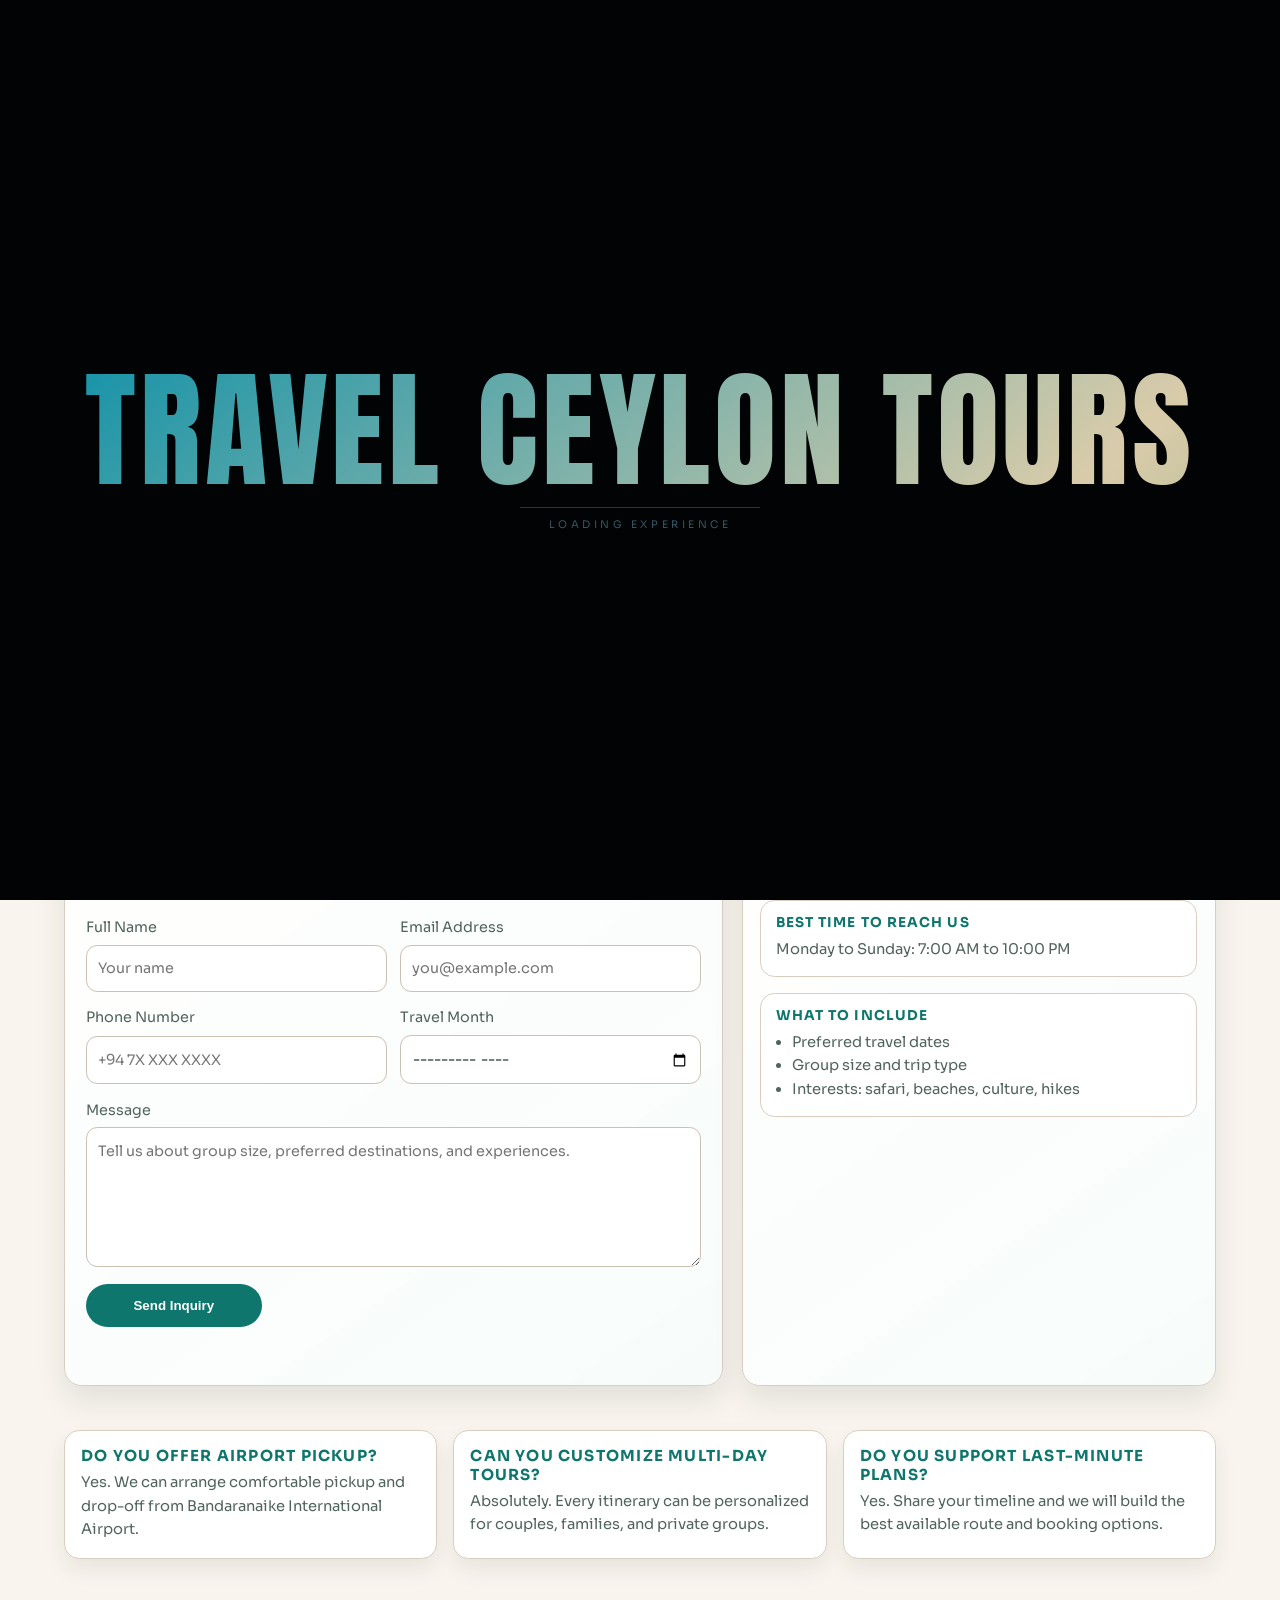
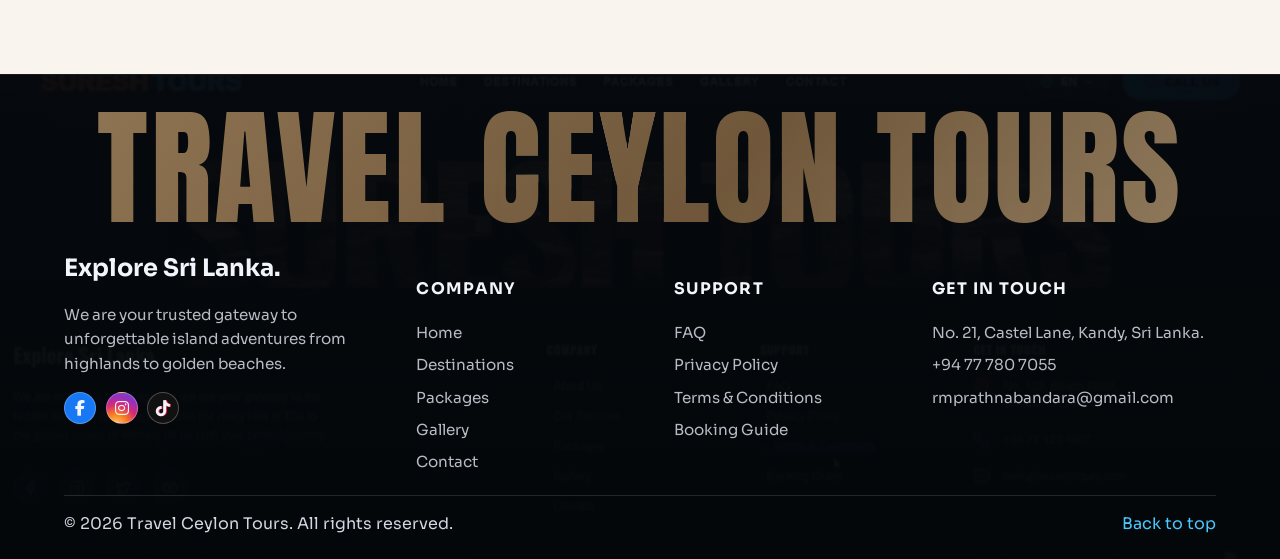
==== commit 5d481903: "Update contact information and unify loading screen branding across multiple pages" ====
--- a/contact.html
+++ b/contact.html
@@ -291,8 +291,7 @@
 <body class="is-loading">
   <div class="loading-screen" id="loading-screen" role="status" aria-live="polite" aria-label="Loading Travel Ceylon Tours">
     <div class="loader-brand" aria-hidden="true">
-      <p class="loader-main">Travel Ceylon</p>
-      <p class="loader-sub">TOURS</p>
+      <p class="loader-main">Travel Ceylon Tours</p>
       <span class="loader-line"></span>
       <p class="loader-meta">LOADING EXPERIENCE</p>
     </div>
@@ -344,7 +343,7 @@
       </article>
       <article class="contact-highlight">
         <h2>Email</h2>
-        <p>&nbsp;</p>
+        <p><a href="mailto:rmprathnabandara@gmail.com">rmprathnabandara@gmail.com</a></p>
       </article>
       <article class="contact-highlight">
         <h2>Office</h2>
@@ -469,7 +468,7 @@
         <h4>Get In Touch</h4>
         <p>No. 21, Castel Lane, Kandy, Sri Lanka.</p>
         <p>+94 77 780 7055</p>
-        <p>shanthatraders.businessmail@gmail.com</p>
+        <p>rmprathnabandara@gmail.com</p>
       </section>
     </div>
 
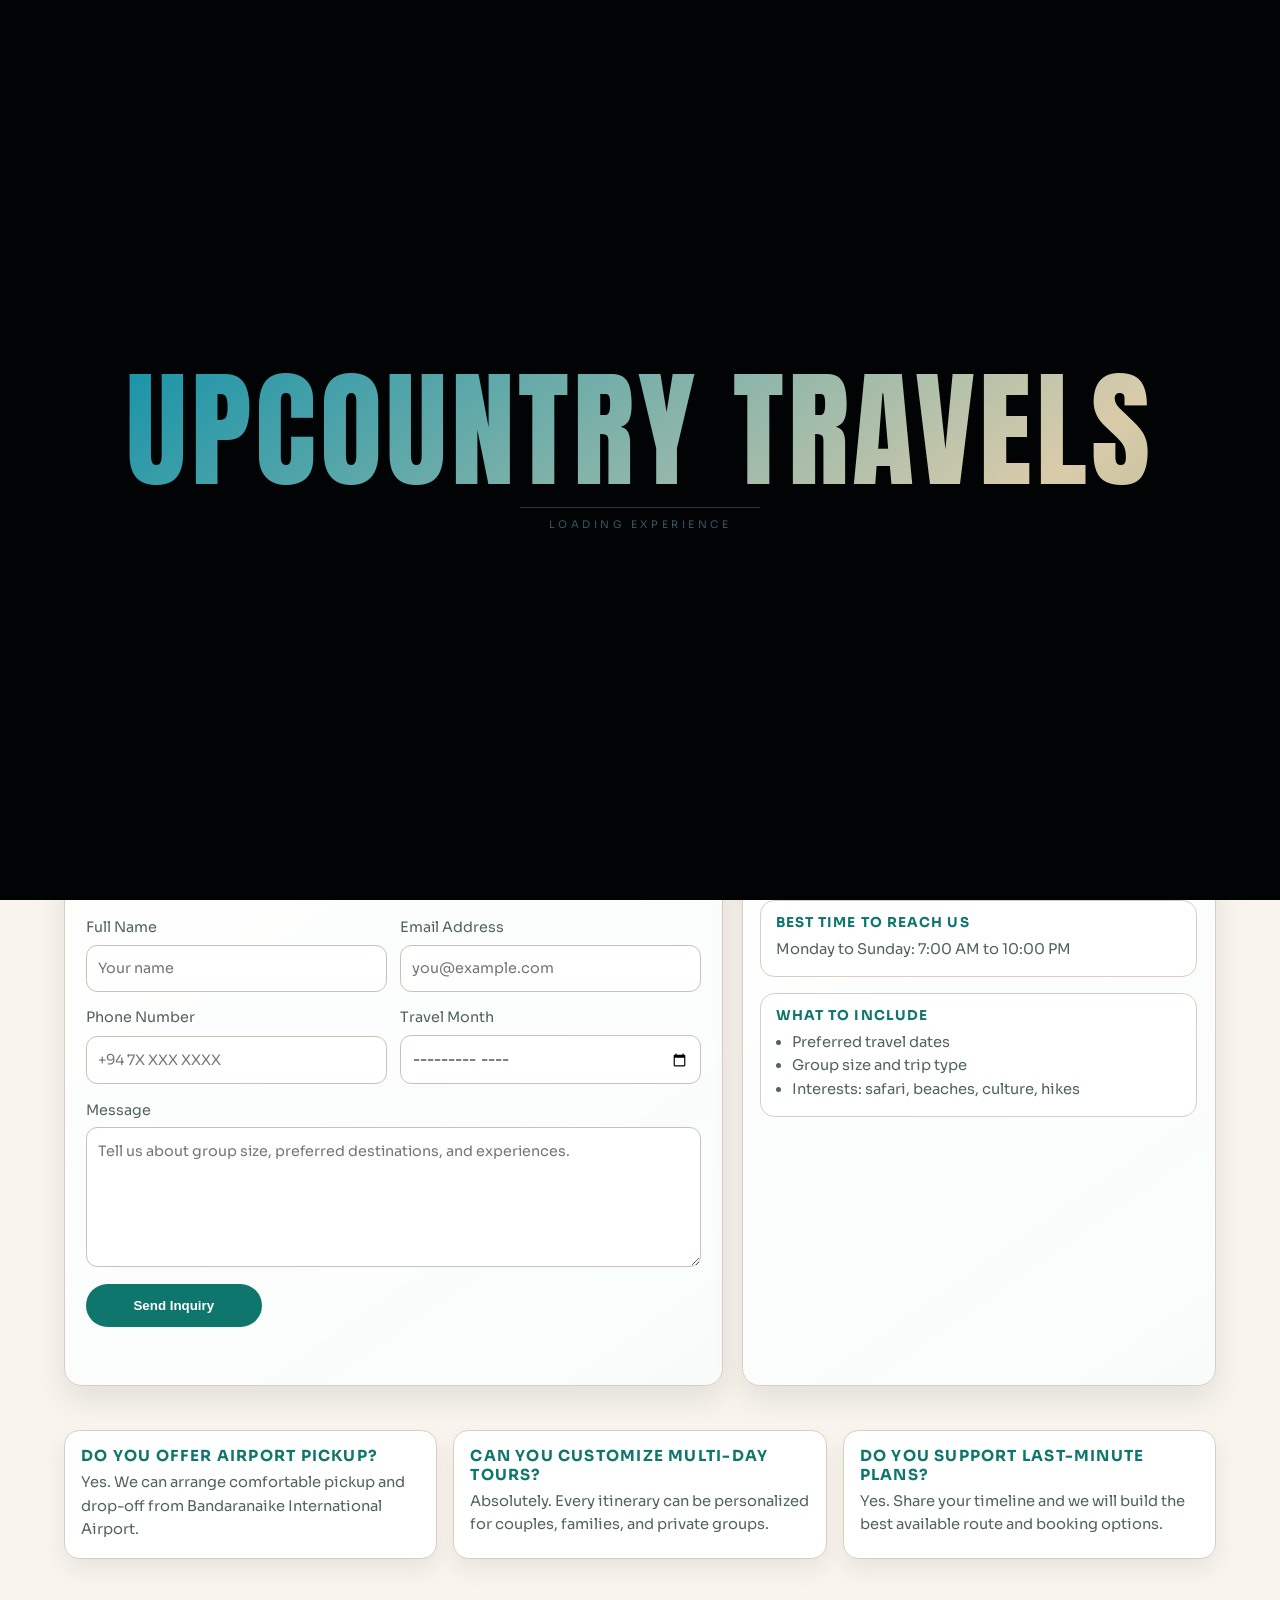
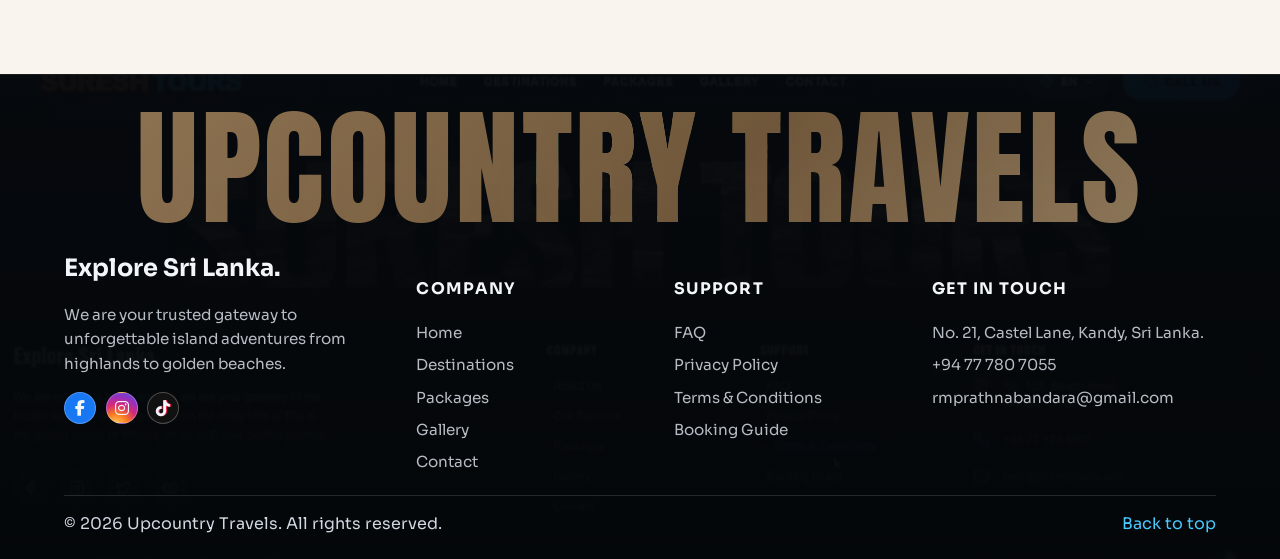
==== commit 6d7690bc: "Refactor website branding from "Travel Ceylon Tours" to "Upcountry Travels" across multiple HTML fil" ====
--- a/contact.html
+++ b/contact.html
@@ -3,8 +3,8 @@
 <head>
   <meta charset="UTF-8" />
   <meta name="viewport" content="width=device-width, initial-scale=1.0" />
-  <title>Contact Us | Travel Ceylon Tours</title>
-  <meta name="description" content="Contact Travel Ceylon Tours for private tours, customized travel plans, bookings, and travel support across Sri Lanka." />
+  <title>Contact Us | Upcountry Travels</title>
+  <meta name="description" content="Contact Upcountry Travels for private tours, customized travel plans, bookings, and travel support across Sri Lanka." />
   <link rel="preconnect" href="https://fonts.googleapis.com" />
   <link rel="preconnect" href="https://fonts.gstatic.com" crossorigin />
   <link href="https://fonts.googleapis.com/css2?family=Anton&family=Sora:wght@300;400;500;600;700&family=Prata&display=swap" rel="stylesheet" />
@@ -289,9 +289,9 @@
   </style>
 </head>
 <body class="is-loading">
-  <div class="loading-screen" id="loading-screen" role="status" aria-live="polite" aria-label="Loading Travel Ceylon Tours">
+  <div class="loading-screen" id="loading-screen" role="status" aria-live="polite" aria-label="Loading Upcountry Travels">
     <div class="loader-brand" aria-hidden="true">
-      <p class="loader-main">Travel Ceylon Tours</p>
+      <p class="loader-main">Upcountry Travels</p>
       <span class="loader-line"></span>
       <p class="loader-meta">LOADING EXPERIENCE</p>
     </div>
@@ -302,8 +302,7 @@
   <header class="site-header" id="top">
     <a class="brand" href="index.html">
       <span class="brand-text">
-        <span class="brand-hot">Travel Ceylon</span>
-        <span class="brand-cool">TOURS</span>
+        <span class="brand-hot">Upcountry Travels</span>
       </span>
     </a>
 
@@ -317,7 +316,7 @@
       <a href="index.html#home">Home</a>
       <a href="destinations.html">Destinations</a>
       <a href="packages.html">Packages</a>
-      <a href="index.html#gallery">Gallery</a>
+      <a href="enquiry-now.html">Enquiry Now</a>
       <a href="contact.html">Contact</a>
     </nav>
 
@@ -359,7 +358,7 @@
           <p>Share your preferences and we will get back to you with a tailored itinerary, suggested stays, and activity options.</p>
         </div>
 
-        <form class="contact-form" data-success-message="Thanks! Your message has been received. Our team will contact you shortly.">
+        <form class="contact-form" data-recipient-email="rmprathnabandara@gmail.com" data-emailjs-service-id="service_pfembkc" data-emailjs-template-id="template_oebs2v7" data-emailjs-public-key="uQNB8iv1hyJvqAPE8" data-success-message="Your inquiry was sent successfully.">
           <div class="contact-form-grid">
             <label>
               Full Name
@@ -434,7 +433,7 @@
   </main>
 
   <footer class="site-footer" id="contact">
-    <p class="footer-wordmark">Travel Ceylon Tours</p>
+    <p class="footer-wordmark">Upcountry Travels</p>
 
     <div class="footer-grid">
       <section>
@@ -473,7 +472,7 @@
     </div>
 
     <div class="footer-bottom">
-      <p>© <span id="year"></span> Travel Ceylon Tours. All rights reserved.</p>
+      <p>© <span id="year"></span> Upcountry Travels. All rights reserved.</p>
       <a href="#top">Back to top</a>
     </div>
   </footer>
--- a/style.css
+++ b/style.css
@@ -23,6 +23,13 @@
   color: var(--ink);
   background: var(--bg);
   line-height: 1.6;
+  overflow-x: hidden;
+}
+
+img,
+video {
+  max-width: 100%;
+  height: auto;
 }
 
 body.is-loading {
@@ -1330,6 +1337,28 @@
   letter-spacing: 0.08em;
 }
 
+.tour-modal-whatsapp {
+  margin-top: 0.5rem;
+  display: inline-flex;
+  align-items: center;
+  justify-content: center;
+  width: 100%;
+  border-radius: 0.65rem;
+  border: 0;
+  padding: 0.7rem 1rem;
+  background: linear-gradient(140deg, #25D366, #128C7E);
+  color: #fff;
+  font-size: 0.84rem;
+  font-weight: 700;
+  text-transform: none;
+  letter-spacing: 0.02em;
+  text-decoration: none;
+}
+
+.tour-modal-whatsapp:hover {
+  box-shadow: 0 10px 22px rgba(18, 140, 126, 0.25);
+}
+
 .tour-modal-book:hover {
   box-shadow: 0 10px 22px rgba(255, 111, 0, 0.3);
 }
@@ -2178,9 +2207,35 @@
     padding: 0 4vw;
   }
 
+  .header-tools {
+    display: none;
+  }
+
+  .menu-toggle {
+    display: inline-block;
+    justify-self: end;
+    z-index: 22;
+  }
+
   .main-nav {
-    gap: 1rem;
-    padding: 0.55rem 1rem;
+    position: absolute;
+    right: 4vw;
+    top: calc(100% + 0.5rem);
+    width: min(20rem, 90vw);
+    background: rgba(8, 13, 19, 0.96);
+    border: 1px solid rgba(255, 255, 255, 0.15);
+    border-radius: 0.8rem;
+    box-shadow: var(--shadow);
+    padding: 0.8rem;
+    display: none;
+    flex-direction: column;
+    align-items: flex-start;
+    gap: 0.85rem;
+  }
+
+  .main-nav.open {
+    display: flex;
+    animation: navMenuLift 0.32s ease-out both;
   }
 
   .hero-showcase {
@@ -2408,13 +2463,6 @@
     height: 15.2rem;
   }
 
-@media (prefers-reduced-motion: reduce) {
-  .svc-card {
-    animation: none !important;
-    transform: none !important;
-  }
-}
-
   .activity-card {
     min-width: 12.8rem;
     min-height: 18.8rem;
@@ -2474,6 +2522,13 @@
   .footer-bottom {
     flex-direction: column;
     align-items: flex-start;
+  }
+}
+
+@media (prefers-reduced-motion: reduce) {
+  .svc-card {
+    animation: none !important;
+    transform: none !important;
   }
 }
 
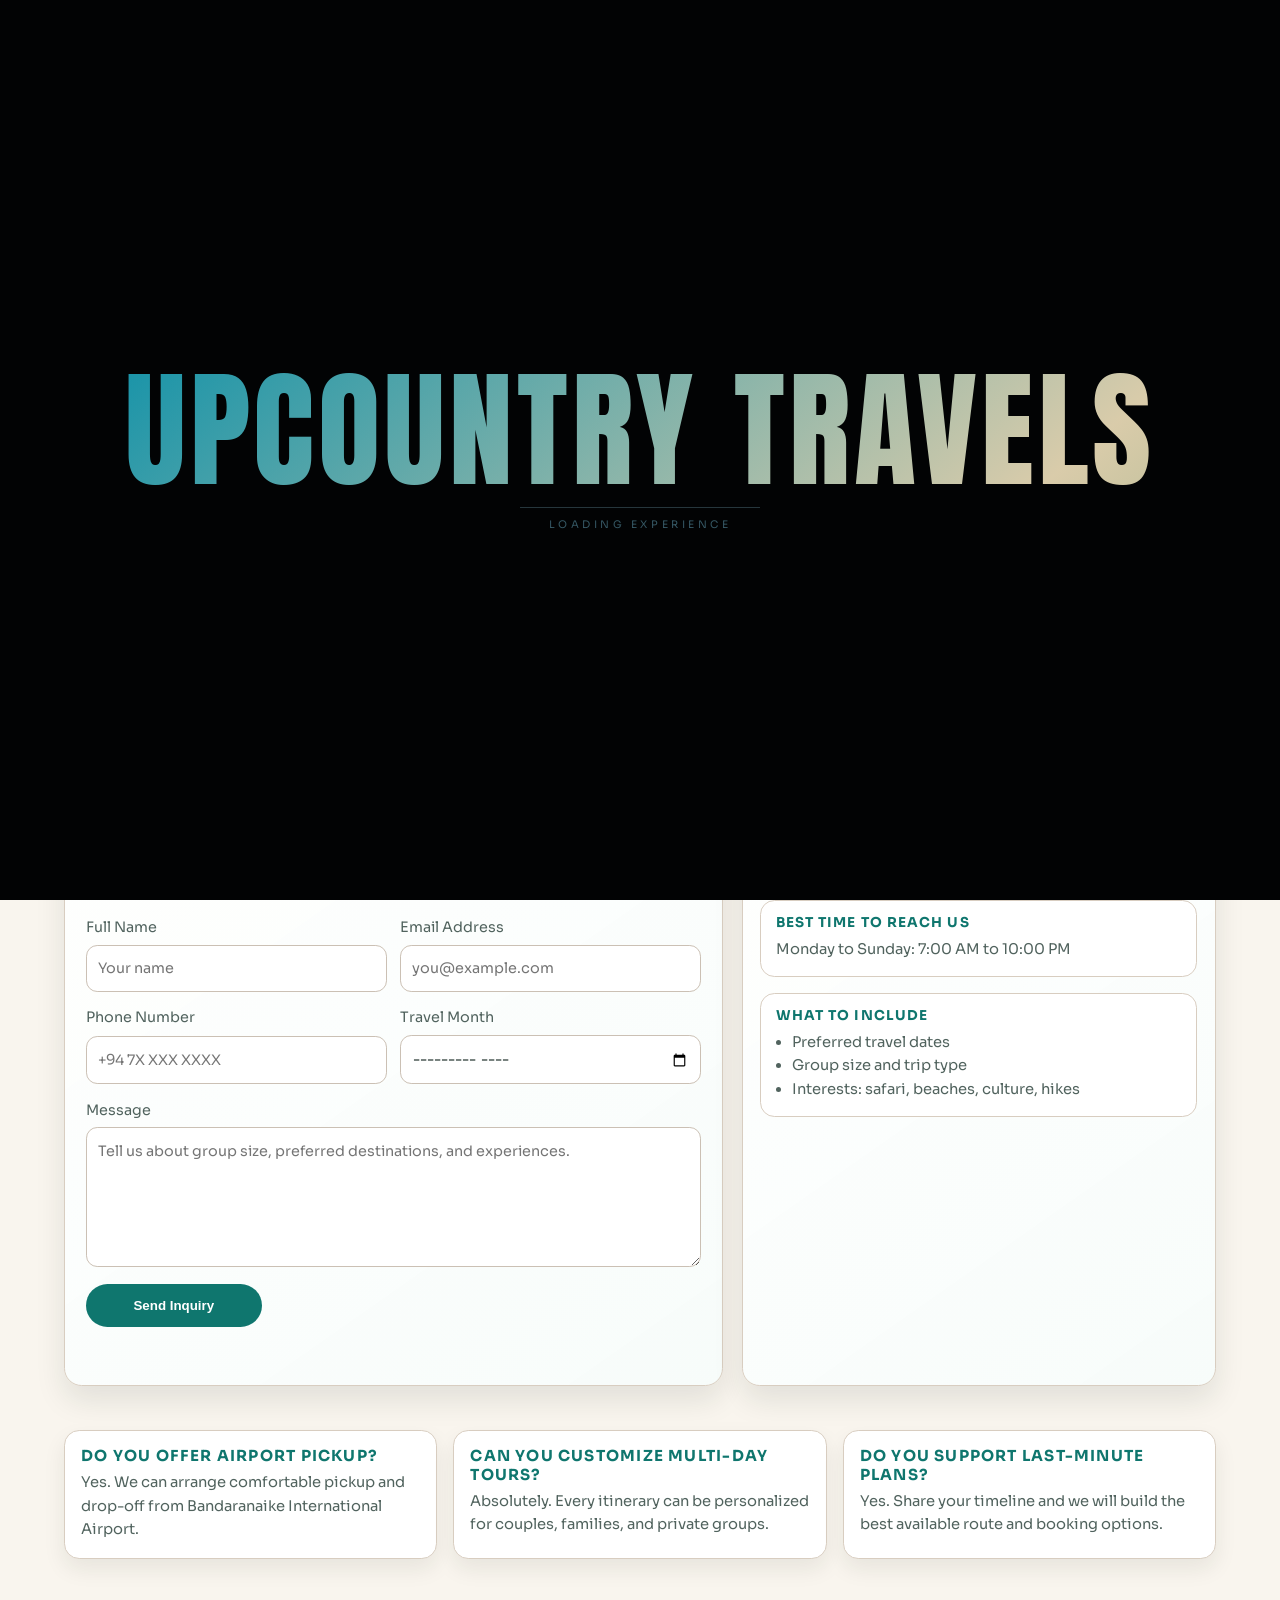
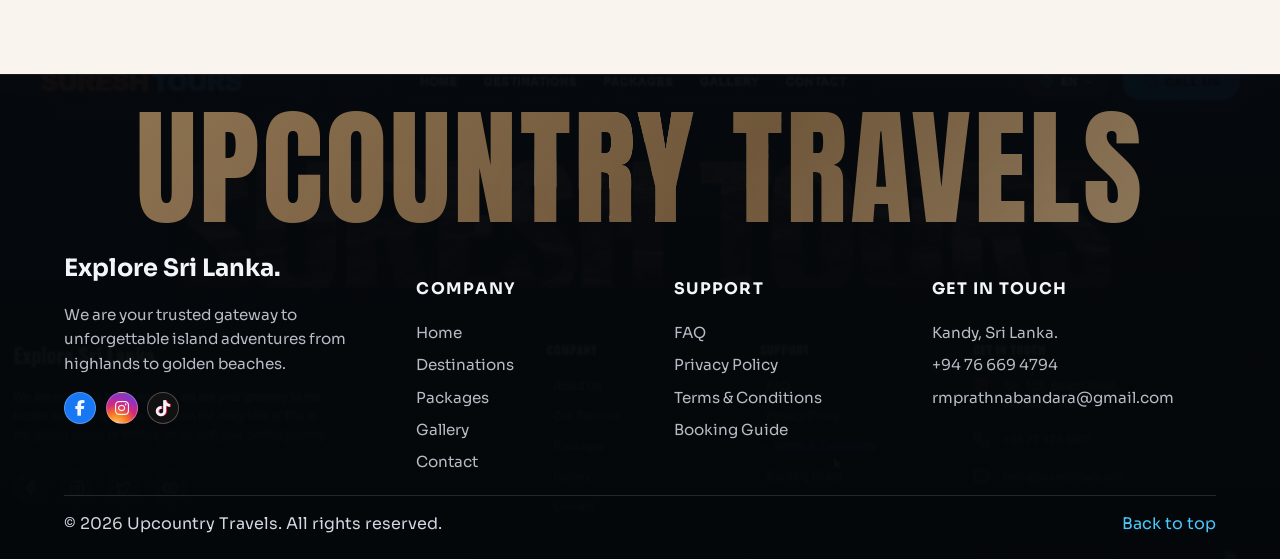
==== commit c7337c31: "Add new tour packages for Sri Lanka including Culture and Heritage, Sri Lanka Discovery, Sri Lanka G" ====
--- a/contact.html
+++ b/contact.html
@@ -291,7 +291,7 @@
 <body class="is-loading">
   <div class="loading-screen" id="loading-screen" role="status" aria-live="polite" aria-label="Loading Upcountry Travels">
     <div class="loader-brand" aria-hidden="true">
-      <p class="loader-main">Upcountry Travels</p>
+      <p class="loader-main"><span class="brand-hot">Upcountry</span> <span class="brand-cool">Travels</span></p>
       <span class="loader-line"></span>
       <p class="loader-meta">LOADING EXPERIENCE</p>
     </div>
@@ -302,7 +302,8 @@
   <header class="site-header" id="top">
     <a class="brand" href="index.html">
       <span class="brand-text">
-        <span class="brand-hot">Upcountry Travels</span>
+        <span class="brand-hot">Upcountry</span>
+        <span class="brand-cool">Travels</span>
       </span>
     </a>
 
@@ -433,7 +434,7 @@
   </main>
 
   <footer class="site-footer" id="contact">
-    <p class="footer-wordmark">Upcountry Travels</p>
+    <p class="footer-wordmark"><span class="brand-hot">Upcountry</span> <span class="brand-cool">Travels</span></p>
 
     <div class="footer-grid">
       <section>
@@ -448,10 +449,10 @@
 
       <section>
         <h4>Company</h4>
-        <a href="index.html#home">Home</a>
-        <a href="destinations.html">Destinations</a>
+        <a href="#home">Home</a>
+        <a href="#destinations">Destinations</a>
         <a href="packages.html">Packages</a>
-        <a href="index.html#gallery">Gallery</a>
+        <a href="#gallery">Gallery</a>
         <a href="contact.html">Contact</a>
       </section>
 
@@ -465,8 +466,8 @@
 
       <section>
         <h4>Get In Touch</h4>
-        <p>No. 21, Castel Lane, Kandy, Sri Lanka.</p>
-        <p>+94 77 780 7055</p>
+        <p>Kandy, Sri Lanka.</p>
+        <p>+94 76 669 4794</p>
         <p>rmprathnabandara@gmail.com</p>
       </section>
     </div>
